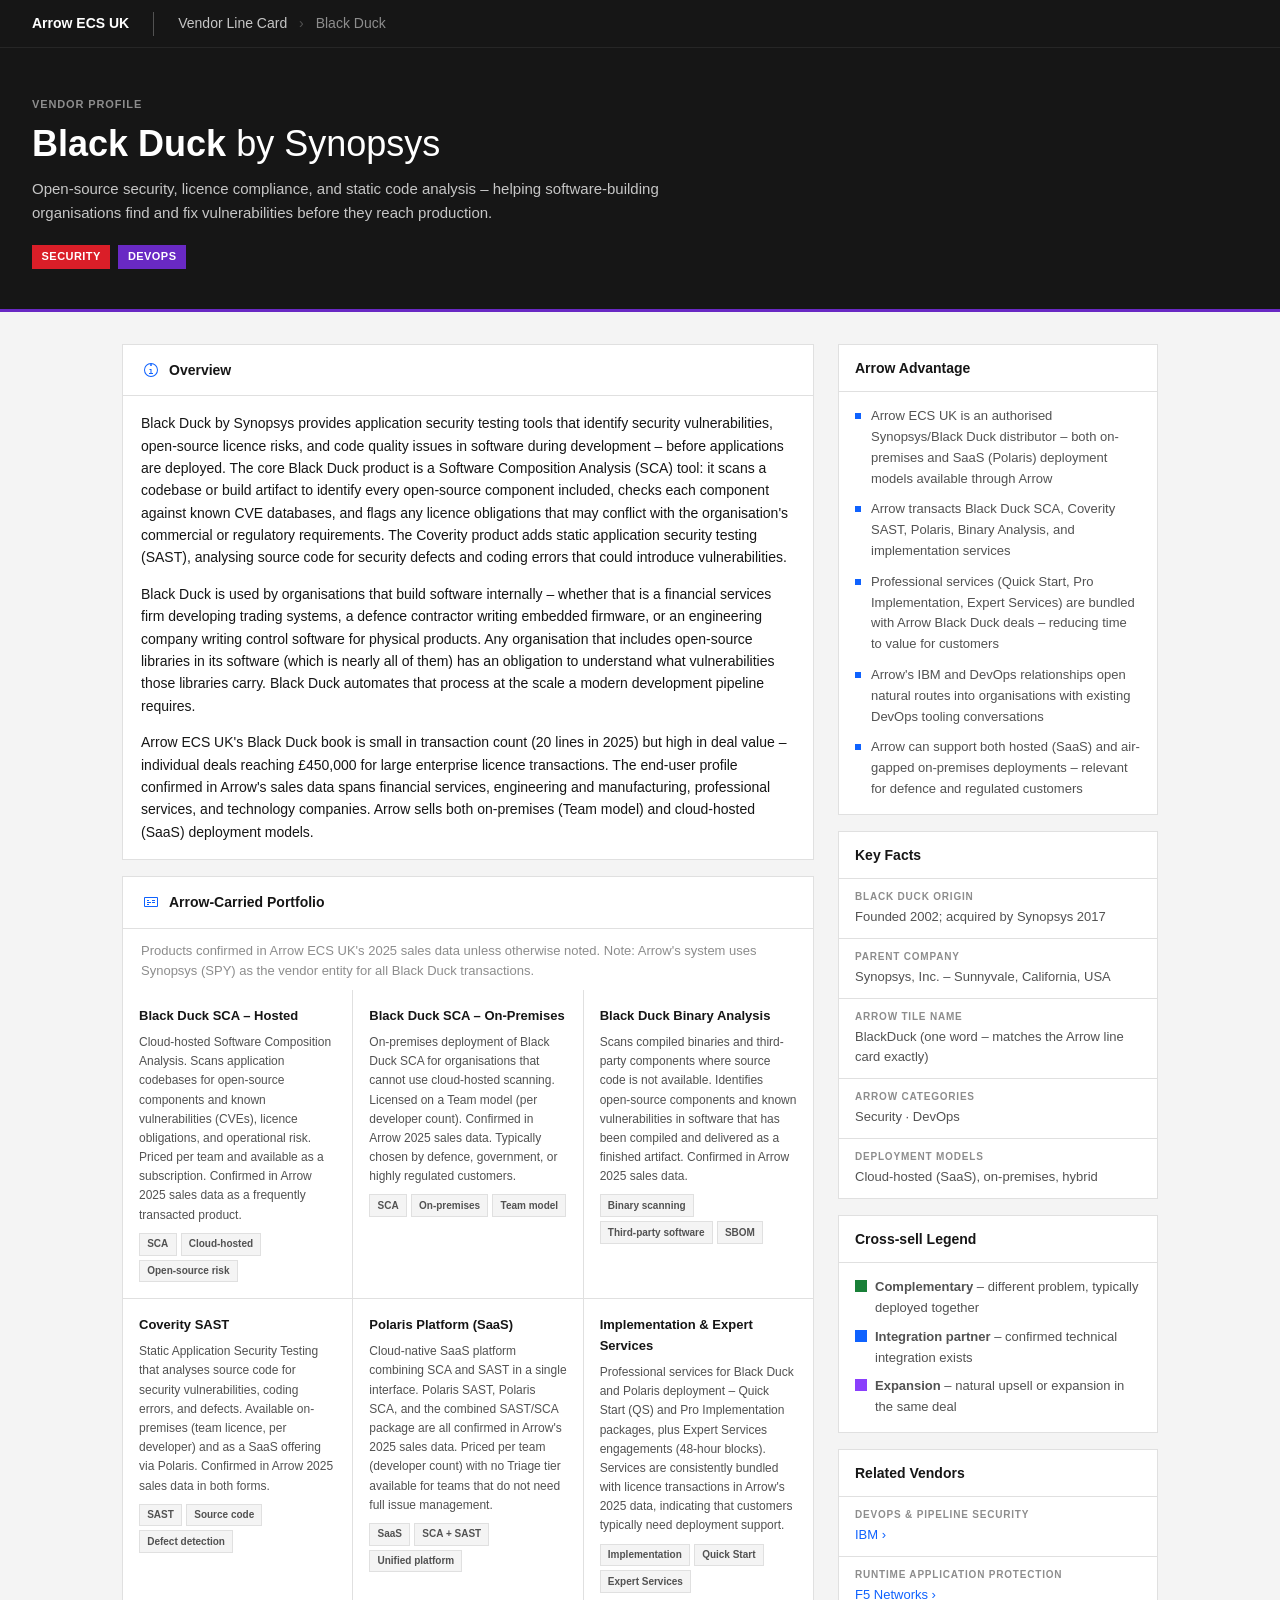
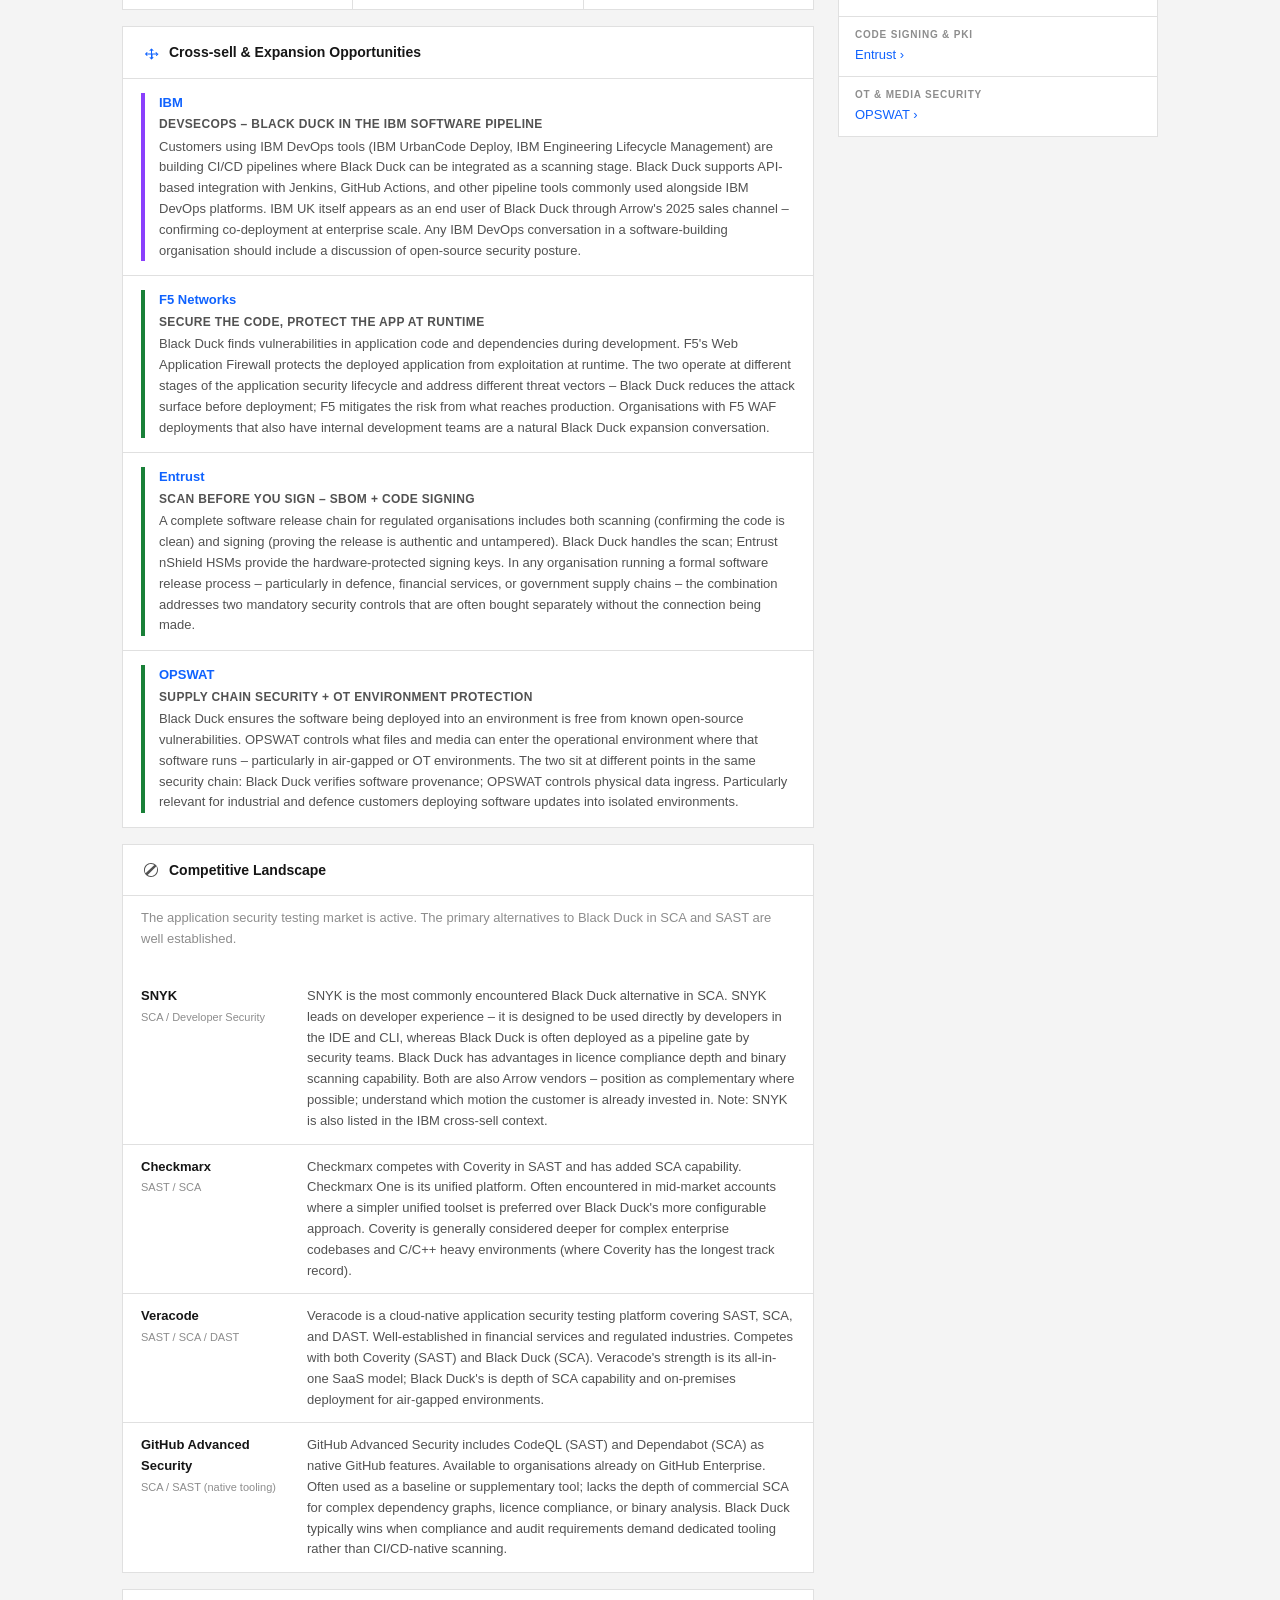
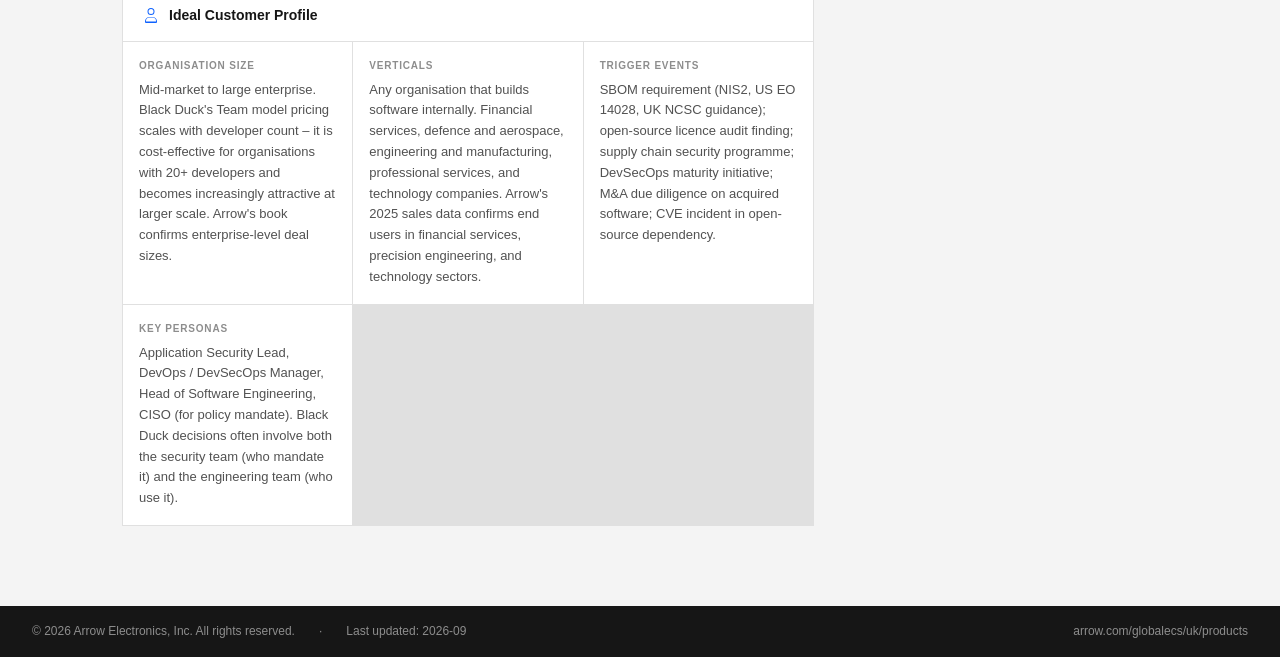
==== vendors/blackduck.html @ b80add86 "Intitial commit" ====
<!DOCTYPE html>
<html lang="en">
<head>
  <meta charset="UTF-8" />
  <meta name="viewport" content="width=device-width, initial-scale=1.0" />
  <title>Black Duck – Arrow ECS UK Vendor Profile</title>
  <style>
    :root {
      --blue-60: #0f62fe;
      --blue-70: #0043ce;
      --blue-10: #edf5ff;
      --blue-20: #d0e2ff;
      --gray-10: #f4f4f4;
      --gray-20: #e0e0e0;
      --gray-30: #c6c6c6;
      --gray-50: #8d8d8d;
      --gray-70: #525252;
      --gray-90: #262626;
      --gray-100: #161616;
      --white: #ffffff;
      --green-50: #198038;
      --green-10: #defbe6;
      --red-60: #da1e28;
      --red-10: #fff1f1;
      --yellow-20: #fdd13a;
      --yellow-10: #fdf6dd;
      --purple-60: #8a3ffc;
      --purple-10: #f6f2ff;
      --teal-50: #009d9a;
      --teal-10: #d9fbfb;

      --tag-dc:       #0f62fe;
      --tag-bi:       #8a3ffc;
      --tag-cloud:    #009d9a;
      --tag-mob:      #198038;
      --tag-sec:      #da1e28;
      --tag-net:      #ee5396;
      --tag-iot:      #ff832b;
      --tag-arrow:    #0043ce;
      --tag-devops:   #6929c4;
    }

    *, *::before, *::after { box-sizing: border-box; margin: 0; padding: 0; }

    body {
      font-family: 'IBM Plex Sans', 'Helvetica Neue', Arial, sans-serif;
      font-size: 14px;
      line-height: 1.6;
      background: var(--gray-10);
      color: var(--gray-100);
    }

    header {
      background: var(--gray-100);
      color: var(--white);
      padding: 0 2rem;
      display: flex;
      align-items: center;
      height: 48px;
      position: sticky;
      top: 0;
      z-index: 100;
      border-bottom: 1px solid var(--gray-90);
    }
    .logo { font-size: 14px; font-weight: 600; color: var(--white); text-decoration: none; margin-right: 1.5rem; }
    .divider { width: 1px; height: 24px; background: var(--gray-70); margin-right: 1.5rem; }
    .breadcrumb { font-size: 14px; color: var(--gray-50); }
    .breadcrumb a { color: var(--gray-30); text-decoration: none; }
    .breadcrumb a:hover { text-decoration: underline; }
    .breadcrumb span { margin: 0 0.5rem; color: var(--gray-70); }

    .hero {
      background: var(--gray-100);
      color: var(--white);
      padding: 3rem 2rem 2.5rem;
      border-bottom: 3px solid var(--tag-devops);
    }
    .hero-inner { max-width: 900px; }
    .vendor-label { font-size: 11px; font-weight: 600; letter-spacing: 0.08em; text-transform: uppercase; color: var(--gray-50); margin-bottom: 0.5rem; }
    .hero h1 { font-size: 2.25rem; font-weight: 300; line-height: 1.2; margin-bottom: 0.75rem; }
    .hero h1 strong { font-weight: 600; }
    .tagline { font-size: 15px; color: var(--gray-30); max-width: 680px; margin-bottom: 1.25rem; }
    .hero-tags { display: flex; flex-wrap: wrap; gap: 0.5rem; }
    .hero-tag { font-size: 11px; font-weight: 600; letter-spacing: 0.04em; text-transform: uppercase; padding: 0.2rem 0.6rem; color: #fff; }

    .page-body {
      max-width: 1100px; margin: 0 auto; padding: 2rem;
      display: grid; grid-template-columns: 1fr 320px; gap: 1.5rem; align-items: start;
    }
    @media (max-width: 800px) { .page-body { grid-template-columns: 1fr; } }

    .section { background: var(--white); border: 1px solid var(--gray-20); margin-bottom: 1rem; }
    .section-header { padding: 0.875rem 1.125rem; border-bottom: 1px solid var(--gray-20); display: flex; align-items: center; gap: 0.5rem; }
    .section-header h2 { font-size: 14px; font-weight: 600; }
    .section-icon { display: flex; align-items: center; justify-content: center; width: 20px; height: 20px; flex-shrink: 0; }
    .section-body { padding: 1rem 1.125rem; }
    .section-body p { margin-bottom: 0.875rem; }
    .section-body p:last-child { margin-bottom: 0; }

    .product-grid { display: grid; grid-template-columns: repeat(auto-fill, minmax(220px, 1fr)); gap: 1px; background: var(--gray-20); }
    .product-card { background: var(--white); padding: 1rem; }
    .product-card-name { font-size: 13px; font-weight: 600; margin-bottom: 0.375rem; }
    .product-card-desc { font-size: 12px; color: var(--gray-70); margin-bottom: 0.5rem; }
    .product-card-tags { display: flex; flex-wrap: wrap; gap: 0.25rem; }
    .mini-tag { font-size: 10px; font-weight: 600; background: var(--gray-10); color: var(--gray-70); padding: 0.15rem 0.45rem; border: 1px solid var(--gray-20); }

    .crosssell-list { }
    .crosssell-item { display: grid; grid-template-columns: auto 1fr; grid-template-rows: auto auto auto; column-gap: 0.875rem; row-gap: 0.125rem; padding: 0.875rem 1.125rem; border-bottom: 1px solid var(--gray-20); }
    .crosssell-item:last-child { border-bottom: none; }
    .crosssell-badge { grid-row: 1 / 4; width: 4px; border-radius: 0; align-self: stretch; }
    .badge-complement { background: var(--green-50); }
    .badge-partner    { background: var(--blue-60); }
    .badge-expand     { background: var(--purple-60); }
    .crosssell-vendor { font-size: 13px; font-weight: 600; color: var(--blue-60); text-decoration: none; }
    .crosssell-vendor:hover { text-decoration: underline; }
    .crosssell-play { font-size: 12px; font-weight: 600; color: var(--gray-70); text-transform: uppercase; letter-spacing: 0.03em; }
    .crosssell-why { font-size: 13px; color: var(--gray-70); }

    .competitor-list { }
    .competitor-item { display: grid; grid-template-columns: 150px 1fr; gap: 1rem; padding: 0.75rem 1.125rem; border-bottom: 1px solid var(--gray-20); }
    .competitor-item:last-child { border-bottom: none; }
    @media (max-width: 600px) { .competitor-item { grid-template-columns: 1fr; } }
    .competitor-name { font-size: 13px; font-weight: 600; }
    .competitor-space { font-size: 11px; color: var(--gray-50); margin-top: 0.125rem; }
    .competitor-note { font-size: 13px; color: var(--gray-70); }

    .icp-grid { display: grid; grid-template-columns: repeat(auto-fill, minmax(180px, 1fr)); gap: 1px; background: var(--gray-20); }
    .icp-card { background: var(--white); padding: 1rem; }
    .icp-label { font-size: 10px; font-weight: 600; text-transform: uppercase; letter-spacing: 0.08em; color: var(--gray-50); margin-bottom: 0.375rem; }
    .icp-value { font-size: 13px; color: var(--gray-70); }

    .sidebar-col { }
    .sidebar-card { background: var(--white); border: 1px solid var(--gray-20); margin-bottom: 1rem; }
    .sidebar-card .section-header { padding: 0.75rem 1rem; }
    .sidebar-card .section-body { padding: 0.875rem 1rem; }

    .arrow-advantage-list { list-style: none; display: flex; flex-direction: column; gap: 0.625rem; }
    .arrow-advantage-list li { font-size: 13px; color: var(--gray-70); padding-left: 1rem; position: relative; }
    .arrow-advantage-list li::before { content: ''; position: absolute; left: 0; top: 0.55em; width: 6px; height: 6px; background: var(--blue-60); }

    .key-facts { }
    .key-fact { padding: 0.625rem 1rem; border-bottom: 1px solid var(--gray-20); }
    .key-fact:last-child { border-bottom: none; }
    .key-fact-label { font-size: 10px; font-weight: 600; text-transform: uppercase; letter-spacing: 0.08em; color: var(--gray-50); }
    .key-fact-value { font-size: 13px; color: var(--gray-70); margin-top: 0.125rem; }

    .legend { display: flex; flex-direction: column; gap: 0.5rem; }
    .legend-item { display: flex; align-items: flex-start; gap: 0.5rem; font-size: 13px; color: var(--gray-70); }
    .legend-swatch { width: 12px; height: 12px; flex-shrink: 0; margin-top: 3px; }

    footer {
      background: var(--gray-100); color: var(--gray-50); padding: 1rem 2rem; font-size: 12px;
      display: flex; align-items: center; gap: 0.5rem; margin-top: 2rem;
    }
    footer a { color: var(--gray-50); text-decoration: none; }
    footer a:hover { text-decoration: underline; }
  </style>
</head>
<body>

<header>
  <a class="logo" href="../index.html">Arrow ECS UK</a>
  <div class="divider"></div>
  <nav class="breadcrumb">
    <a href="../index.html">Vendor Line Card</a>
    <span>›</span>
    Black Duck
  </nav>
</header>

<div class="hero">
  <div class="hero-inner">
    <div class="vendor-label">Vendor Profile</div>
    <h1><strong>Black Duck</strong> <span style="font-weight:300;">by Synopsys</span></h1>
    <p class="tagline">Open-source security, licence compliance, and static code analysis – helping software-building organisations find and fix vulnerabilities before they reach production.</p>
    <div class="hero-tags">
      <span class="hero-tag" style="background:var(--tag-sec)">Security</span>
      <span class="hero-tag" style="background:var(--tag-devops)">DevOps</span>
    </div>
  </div>
</div>

<div class="page-body">
  <div class="main-col">

    <!-- Overview -->
    <div class="section">
      <div class="section-header">
        <div class="section-icon">
          <svg width="16" height="16" viewBox="0 0 32 32" fill="var(--blue-60)"><path d="M17 22v-8h-4v2h2v6h-3v2h8v-2h-3zm-1-18a2 2 0 1 0 2 2 2 2 0 0 0-2-2z"/><path d="M16 2A14 14 0 1 0 30 16 14.016 14.016 0 0 0 16 2zm0 26A12 12 0 1 1 28 16 12.014 12.014 0 0 1 16 28z"/></svg>
        </div>
        <h2>Overview</h2>
      </div>
      <div class="section-body">
        <p>Black Duck by Synopsys provides application security testing tools that identify security vulnerabilities, open-source licence risks, and code quality issues in software during development – before applications are deployed. The core Black Duck product is a Software Composition Analysis (SCA) tool: it scans a codebase or build artifact to identify every open-source component included, checks each component against known CVE databases, and flags any licence obligations that may conflict with the organisation's commercial or regulatory requirements. The Coverity product adds static application security testing (SAST), analysing source code for security defects and coding errors that could introduce vulnerabilities.</p>
        <p>Black Duck is used by organisations that build software internally – whether that is a financial services firm developing trading systems, a defence contractor writing embedded firmware, or an engineering company writing control software for physical products. Any organisation that includes open-source libraries in its software (which is nearly all of them) has an obligation to understand what vulnerabilities those libraries carry. Black Duck automates that process at the scale a modern development pipeline requires.</p>
        <p>Arrow ECS UK's Black Duck book is small in transaction count (20 lines in 2025) but high in deal value – individual deals reaching £450,000 for large enterprise licence transactions. The end-user profile confirmed in Arrow's sales data spans financial services, engineering and manufacturing, professional services, and technology companies. Arrow sells both on-premises (Team model) and cloud-hosted (SaaS) deployment models.</p>
      </div>
    </div>

    <!-- Portfolio -->
    <div class="section">
      <div class="section-header">
        <div class="section-icon">
          <svg width="16" height="16" viewBox="0 0 32 32" fill="var(--blue-60)"><path d="M28 6H4a2 2 0 0 0-2 2v16a2 2 0 0 0 2 2h24a2 2 0 0 0 2-2V8a2 2 0 0 0-2-2zm0 18H4V8h24z"/><path d="M8 12h4v2H8zm0 4h8v2H8zm0 4h4v2H8zm10-8h6v2h-6zm0 4h6v2h-6z"/></svg>
        </div>
        <h2>Arrow-Carried Portfolio</h2>
      </div>
      <div class="section-body" style="padding:0.75rem 1.125rem 0.5rem;">
        <p style="font-size:13px; color:var(--gray-50);">Products confirmed in Arrow ECS UK's 2025 sales data unless otherwise noted. Note: Arrow's system uses Synopsys (SPY) as the vendor entity for all Black Duck transactions.</p>
      </div>
      <div class="product-grid">

        <div class="product-card">
          <div class="product-card-name">Black Duck SCA – Hosted</div>
          <div class="product-card-desc">Cloud-hosted Software Composition Analysis. Scans application codebases for open-source components and known vulnerabilities (CVEs), licence obligations, and operational risk. Priced per team and available as a subscription. Confirmed in Arrow 2025 sales data as a frequently transacted product.</div>
          <div class="product-card-tags">
            <span class="mini-tag">SCA</span>
            <span class="mini-tag">Cloud-hosted</span>
            <span class="mini-tag">Open-source risk</span>
          </div>
        </div>

        <div class="product-card">
          <div class="product-card-name">Black Duck SCA – On-Premises</div>
          <div class="product-card-desc">On-premises deployment of Black Duck SCA for organisations that cannot use cloud-hosted scanning. Licensed on a Team model (per developer count). Confirmed in Arrow 2025 sales data. Typically chosen by defence, government, or highly regulated customers.</div>
          <div class="product-card-tags">
            <span class="mini-tag">SCA</span>
            <span class="mini-tag">On-premises</span>
            <span class="mini-tag">Team model</span>
          </div>
        </div>

        <div class="product-card">
          <div class="product-card-name">Black Duck Binary Analysis</div>
          <div class="product-card-desc">Scans compiled binaries and third-party components where source code is not available. Identifies open-source components and known vulnerabilities in software that has been compiled and delivered as a finished artifact. Confirmed in Arrow 2025 sales data.</div>
          <div class="product-card-tags">
            <span class="mini-tag">Binary scanning</span>
            <span class="mini-tag">Third-party software</span>
            <span class="mini-tag">SBOM</span>
          </div>
        </div>

        <div class="product-card">
          <div class="product-card-name">Coverity SAST</div>
          <div class="product-card-desc">Static Application Security Testing that analyses source code for security vulnerabilities, coding errors, and defects. Available on-premises (team licence, per developer) and as a SaaS offering via Polaris. Confirmed in Arrow 2025 sales data in both forms.</div>
          <div class="product-card-tags">
            <span class="mini-tag">SAST</span>
            <span class="mini-tag">Source code</span>
            <span class="mini-tag">Defect detection</span>
          </div>
        </div>

        <div class="product-card">
          <div class="product-card-name">Polaris Platform (SaaS)</div>
          <div class="product-card-desc">Cloud-native SaaS platform combining SCA and SAST in a single interface. Polaris SAST, Polaris SCA, and the combined SAST/SCA package are all confirmed in Arrow's 2025 sales data. Priced per team (developer count) with no Triage tier available for teams that do not need full issue management.</div>
          <div class="product-card-tags">
            <span class="mini-tag">SaaS</span>
            <span class="mini-tag">SCA + SAST</span>
            <span class="mini-tag">Unified platform</span>
          </div>
        </div>

        <div class="product-card">
          <div class="product-card-name">Implementation &amp; Expert Services</div>
          <div class="product-card-desc">Professional services for Black Duck and Polaris deployment – Quick Start (QS) and Pro Implementation packages, plus Expert Services engagements (48-hour blocks). Services are consistently bundled with licence transactions in Arrow's 2025 data, indicating that customers typically need deployment support.</div>
          <div class="product-card-tags">
            <span class="mini-tag">Implementation</span>
            <span class="mini-tag">Quick Start</span>
            <span class="mini-tag">Expert Services</span>
          </div>
        </div>

      </div>
    </div>

    <!-- Cross-sell -->
    <div class="section">
      <div class="section-header">
        <div class="section-icon">
          <svg width="16" height="16" viewBox="0 0 32 32" fill="var(--blue-60)"><path d="M29.707 19.293l-3-3a1 1 0 0 0-1.414 1.414L26.586 19H18v-6.586l1.293 1.293a1 1 0 0 0 1.414-1.414l-3-3a1 1 0 0 0-1.414 0l-3 3a1 1 0 1 0 1.414 1.414L16 12.414V19H7.414l1.293-1.293a1 1 0 1 0-1.414-1.414l-3 3a1 1 0 0 0 0 1.414l3 3a1 1 0 0 0 1.414-1.414L7.414 21H16v6.586l-1.293-1.293a1 1 0 0 0-1.414 1.414l3 3a1 1 0 0 0 1.414 0l3-3a1 1 0 0 0-1.414-1.414L19 27.586V21h8.586l-1.293 1.293a1 1 0 0 0 1.414 1.414l3-3a1 1 0 0 0 0-1.414z"/></svg>
        </div>
        <h2>Cross-sell &amp; Expansion Opportunities</h2>
      </div>
      <div class="section-body" style="padding:0">
        <div class="crosssell-list">

          <!-- EVIDENCE: Complementary – validated conceptually. IBM DevOps tools (UrbanCode) and IBM Cloud environments are common in enterprise customers; Black Duck integrates with CI/CD pipelines including those using IBM tooling. IBM UK appears as a Black Duck end user in Arrow's 2025 sales data. -->
          <div class="crosssell-item">
            <div class="crosssell-badge badge-expand"></div>
            <a class="crosssell-vendor" href="ibm.html">IBM</a>
            <div class="crosssell-play">DevSecOps – Black Duck in the IBM Software Pipeline</div>
            <div class="crosssell-why">Customers using IBM DevOps tools (IBM UrbanCode Deploy, IBM Engineering Lifecycle Management) are building CI/CD pipelines where Black Duck can be integrated as a scanning stage. Black Duck supports API-based integration with Jenkins, GitHub Actions, and other pipeline tools commonly used alongside IBM DevOps platforms. IBM UK itself appears as an end user of Black Duck through Arrow's 2025 sales channel – confirming co-deployment at enterprise scale. Any IBM DevOps conversation in a software-building organisation should include a discussion of open-source security posture.</div>
          </div>

          <!-- EVIDENCE: Complementary – validated conceptually. Black Duck scans code in the SDLC; F5 WAF protects the deployed application at runtime. Different lifecycle stages, common in the same environment. -->
          <div class="crosssell-item">
            <div class="crosssell-badge badge-complement"></div>
            <a class="crosssell-vendor" href="f5.html">F5 Networks</a>
            <div class="crosssell-play">Secure the Code, Protect the App at Runtime</div>
            <div class="crosssell-why">Black Duck finds vulnerabilities in application code and dependencies during development. F5's Web Application Firewall protects the deployed application from exploitation at runtime. The two operate at different stages of the application security lifecycle and address different threat vectors – Black Duck reduces the attack surface before deployment; F5 mitigates the risk from what reaches production. Organisations with F5 WAF deployments that also have internal development teams are a natural Black Duck expansion conversation.</div>
          </div>

          <!-- EVIDENCE: Complementary – validated conceptually. Entrust nShield HSMs protect code signing keys; Black Duck validates the code before it is signed. Common DevSecOps pipeline pattern for regulated software releases. -->
          <div class="crosssell-item">
            <div class="crosssell-badge badge-complement"></div>
            <a class="crosssell-vendor" href="entrust.html">Entrust</a>
            <div class="crosssell-play">Scan Before You Sign – SBOM + Code Signing</div>
            <div class="crosssell-why">A complete software release chain for regulated organisations includes both scanning (confirming the code is clean) and signing (proving the release is authentic and untampered). Black Duck handles the scan; Entrust nShield HSMs provide the hardware-protected signing keys. In any organisation running a formal software release process – particularly in defence, financial services, or government supply chains – the combination addresses two mandatory security controls that are often bought separately without the connection being made.</div>
          </div>

          <!-- EVIDENCE: Complementary – validated conceptually. Black Duck secures the software supply chain; OPSWAT secures the media ingress point for that software in OT/CNI environments. -->
          <div class="crosssell-item">
            <div class="crosssell-badge badge-complement"></div>
            <a class="crosssell-vendor" href="opswat.html">OPSWAT</a>
            <div class="crosssell-play">Supply Chain Security + OT Environment Protection</div>
            <div class="crosssell-why">Black Duck ensures the software being deployed into an environment is free from known open-source vulnerabilities. OPSWAT controls what files and media can enter the operational environment where that software runs – particularly in air-gapped or OT environments. The two sit at different points in the same security chain: Black Duck verifies software provenance; OPSWAT controls physical data ingress. Particularly relevant for industrial and defence customers deploying software updates into isolated environments.</div>
          </div>

        </div>
      </div>
    </div>

    <!-- Competitors -->
    <div class="section">
      <div class="section-header">
        <div class="section-icon">
          <svg width="16" height="16" viewBox="0 0 32 32" fill="var(--gray-70)"><path d="M16 2C8.268 2 2 8.268 2 16s6.268 14 14 14 14-6.268 14-14S23.732 2 16 2zm0 2c2.495 0 4.813.768 6.734 2.079L5.08 22.734A11.943 11.943 0 0 1 4 16C4 9.373 9.373 4 16 4zm0 24c-2.495 0-4.813-.768-6.734-2.079l17.655-17.655A11.943 11.943 0 0 1 28 16c0 6.627-5.373 12-12 12z"/></svg>
        </div>
        <h2>Competitive Landscape</h2>
      </div>
      <div class="section-body" style="padding:0.75rem 1.125rem 0.5rem;">
        <p style="font-size:13px; color:var(--gray-50); margin-bottom:1rem;">The application security testing market is active. The primary alternatives to Black Duck in SCA and SAST are well established.</p>
      </div>
      <div class="competitor-list">

        <div class="competitor-item">
          <div>
            <div class="competitor-name">SNYK</div>
            <div class="competitor-space">SCA / Developer Security</div>
          </div>
          <div class="competitor-note">SNYK is the most commonly encountered Black Duck alternative in SCA. SNYK leads on developer experience – it is designed to be used directly by developers in the IDE and CLI, whereas Black Duck is often deployed as a pipeline gate by security teams. Black Duck has advantages in licence compliance depth and binary scanning capability. Both are also Arrow vendors – position as complementary where possible; understand which motion the customer is already invested in. Note: SNYK is also listed in the IBM cross-sell context.</div>
        </div>

        <div class="competitor-item">
          <div>
            <div class="competitor-name">Checkmarx</div>
            <div class="competitor-space">SAST / SCA</div>
          </div>
          <div class="competitor-note">Checkmarx competes with Coverity in SAST and has added SCA capability. Checkmarx One is its unified platform. Often encountered in mid-market accounts where a simpler unified toolset is preferred over Black Duck's more configurable approach. Coverity is generally considered deeper for complex enterprise codebases and C/C++ heavy environments (where Coverity has the longest track record).</div>
        </div>

        <div class="competitor-item">
          <div>
            <div class="competitor-name">Veracode</div>
            <div class="competitor-space">SAST / SCA / DAST</div>
          </div>
          <div class="competitor-note">Veracode is a cloud-native application security testing platform covering SAST, SCA, and DAST. Well-established in financial services and regulated industries. Competes with both Coverity (SAST) and Black Duck (SCA). Veracode's strength is its all-in-one SaaS model; Black Duck's is depth of SCA capability and on-premises deployment for air-gapped environments.</div>
        </div>

        <div class="competitor-item">
          <div>
            <div class="competitor-name">GitHub Advanced Security</div>
            <div class="competitor-space">SCA / SAST (native tooling)</div>
          </div>
          <div class="competitor-note">GitHub Advanced Security includes CodeQL (SAST) and Dependabot (SCA) as native GitHub features. Available to organisations already on GitHub Enterprise. Often used as a baseline or supplementary tool; lacks the depth of commercial SCA for complex dependency graphs, licence compliance, or binary analysis. Black Duck typically wins when compliance and audit requirements demand dedicated tooling rather than CI/CD-native scanning.</div>
        </div>

      </div>
    </div>

    <!-- ICP -->
    <div class="section">
      <div class="section-header">
        <div class="section-icon">
          <svg width="16" height="16" viewBox="0 0 32 32" fill="var(--blue-60)"><path d="M16 16a7 7 0 1 0-7-7 7 7 0 0 0 7 7zm0-12a5 5 0 1 1-5 5 5 5 0 0 1 5-5zm10 28H6a2 2 0 0 1-2-2v-1a9 9 0 0 1 9-9h6a9 9 0 0 1 9 9v1a2 2 0 0 1-2 2zm-20-3h20v-1a7 7 0 0 0-7-7h-6a7 7 0 0 0-7 7z"/></svg>
        </div>
        <h2>Ideal Customer Profile</h2>
      </div>
      <div class="section-body" style="padding:0">
        <div class="icp-grid">
          <div class="icp-card">
            <div class="icp-label">Organisation Size</div>
            <div class="icp-value">Mid-market to large enterprise. Black Duck's Team model pricing scales with developer count – it is cost-effective for organisations with 20+ developers and becomes increasingly attractive at larger scale. Arrow's book confirms enterprise-level deal sizes.</div>
          </div>
          <div class="icp-card">
            <div class="icp-label">Verticals</div>
            <div class="icp-value">Any organisation that builds software internally. Financial services, defence and aerospace, engineering and manufacturing, professional services, and technology companies. Arrow's 2025 sales data confirms end users in financial services, precision engineering, and technology sectors.</div>
          </div>
          <div class="icp-card">
            <div class="icp-label">Trigger Events</div>
            <div class="icp-value">SBOM requirement (NIS2, US EO 14028, UK NCSC guidance); open-source licence audit finding; supply chain security programme; DevSecOps maturity initiative; M&amp;A due diligence on acquired software; CVE incident in open-source dependency.</div>
          </div>
          <div class="icp-card">
            <div class="icp-label">Key Personas</div>
            <div class="icp-value">Application Security Lead, DevOps / DevSecOps Manager, Head of Software Engineering, CISO (for policy mandate). Black Duck decisions often involve both the security team (who mandate it) and the engineering team (who use it).</div>
          </div>
        </div>
      </div>
    </div>

  </div><!-- /main-col -->

  <!-- SIDEBAR -->
  <div class="sidebar-col">

    <div class="sidebar-card">
      <div class="section-header">
        <h2>Arrow Advantage</h2>
      </div>
      <div class="section-body">
        <ul class="arrow-advantage-list">
          <li>Arrow ECS UK is an authorised Synopsys/Black Duck distributor – both on-premises and SaaS (Polaris) deployment models available through Arrow</li>
          <li>Arrow transacts Black Duck SCA, Coverity SAST, Polaris, Binary Analysis, and implementation services</li>
          <li>Professional services (Quick Start, Pro Implementation, Expert Services) are bundled with Arrow Black Duck deals – reducing time to value for customers</li>
          <li>Arrow's IBM and DevOps relationships open natural routes into organisations with existing DevOps tooling conversations</li>
          <li>Arrow can support both hosted (SaaS) and air-gapped on-premises deployments – relevant for defence and regulated customers</li>
        </ul>
      </div>
    </div>

    <div class="sidebar-card">
      <div class="section-header">
        <h2>Key Facts</h2>
      </div>
      <div class="section-body" style="padding:0">
        <div class="key-facts">
          <div class="key-fact">
            <div class="key-fact-label">Black Duck origin</div>
            <div class="key-fact-value">Founded 2002; acquired by Synopsys 2017</div>
          </div>
          <div class="key-fact">
            <div class="key-fact-label">Parent company</div>
            <div class="key-fact-value">Synopsys, Inc. – Sunnyvale, California, USA</div>
          </div>
          <div class="key-fact">
            <div class="key-fact-label">Arrow tile name</div>
            <div class="key-fact-value">BlackDuck (one word – matches the Arrow line card exactly)</div>
          </div>
          <div class="key-fact">
            <div class="key-fact-label">Arrow Categories</div>
            <div class="key-fact-value">Security · DevOps</div>
          </div>
          <div class="key-fact">
            <div class="key-fact-label">Deployment models</div>
            <div class="key-fact-value">Cloud-hosted (SaaS), on-premises, hybrid</div>
          </div>
        </div>
      </div>
    </div>

    <div class="sidebar-card">
      <div class="section-header">
        <h2>Cross-sell Legend</h2>
      </div>
      <div class="section-body">
        <div class="legend">
          <div class="legend-item">
            <div class="legend-swatch" style="background:var(--green-50)"></div>
            <span><strong>Complementary</strong> – different problem, typically deployed together</span>
          </div>
          <div class="legend-item">
            <div class="legend-swatch" style="background:var(--blue-60)"></div>
            <span><strong>Integration partner</strong> – confirmed technical integration exists</span>
          </div>
          <div class="legend-item">
            <div class="legend-swatch" style="background:var(--purple-60)"></div>
            <span><strong>Expansion</strong> – natural upsell or expansion in the same deal</span>
          </div>
        </div>
      </div>
    </div>

    <div class="sidebar-card">
      <div class="section-header">
        <h2>Related Vendors</h2>
      </div>
      <div class="section-body" style="padding:0">
        <div class="key-facts">
          <div class="key-fact" style="cursor:pointer;" onclick="window.open('ibm.html','_blank')">
            <div class="key-fact-label">DevOps &amp; Pipeline Security</div>
            <div class="key-fact-value" style="color:var(--blue-60)">IBM &rsaquo;</div>
          </div>
          <div class="key-fact" style="cursor:pointer;" onclick="window.open('f5.html','_blank')">
            <div class="key-fact-label">Runtime Application Protection</div>
            <div class="key-fact-value" style="color:var(--blue-60)">F5 Networks &rsaquo;</div>
          </div>
          <div class="key-fact" style="cursor:pointer;" onclick="window.open('entrust.html','_blank')">
            <div class="key-fact-label">Code Signing &amp; PKI</div>
            <div class="key-fact-value" style="color:var(--blue-60)">Entrust &rsaquo;</div>
          </div>
          <div class="key-fact" style="cursor:pointer;" onclick="window.open('opswat.html','_blank')">
            <div class="key-fact-label">OT &amp; Media Security</div>
            <div class="key-fact-value" style="color:var(--blue-60)">OPSWAT &rsaquo;</div>
          </div>
        </div>
      </div>
    </div>

  </div><!-- /sidebar -->

</div><!-- /page-body -->

<footer>
  <span>© 2026 Arrow Electronics, Inc. All rights reserved.</span>
  <span style="color:var(--gray-50); margin: 0 1rem;">·</span>
  <span style="color:var(--gray-50)">Last updated: 2026-09</span>
  <a href="https://www.arrow.com/globalecs/uk/products/" style="margin-left:auto;">arrow.com/globalecs/uk/products</a>
</footer>

</body>
</html>
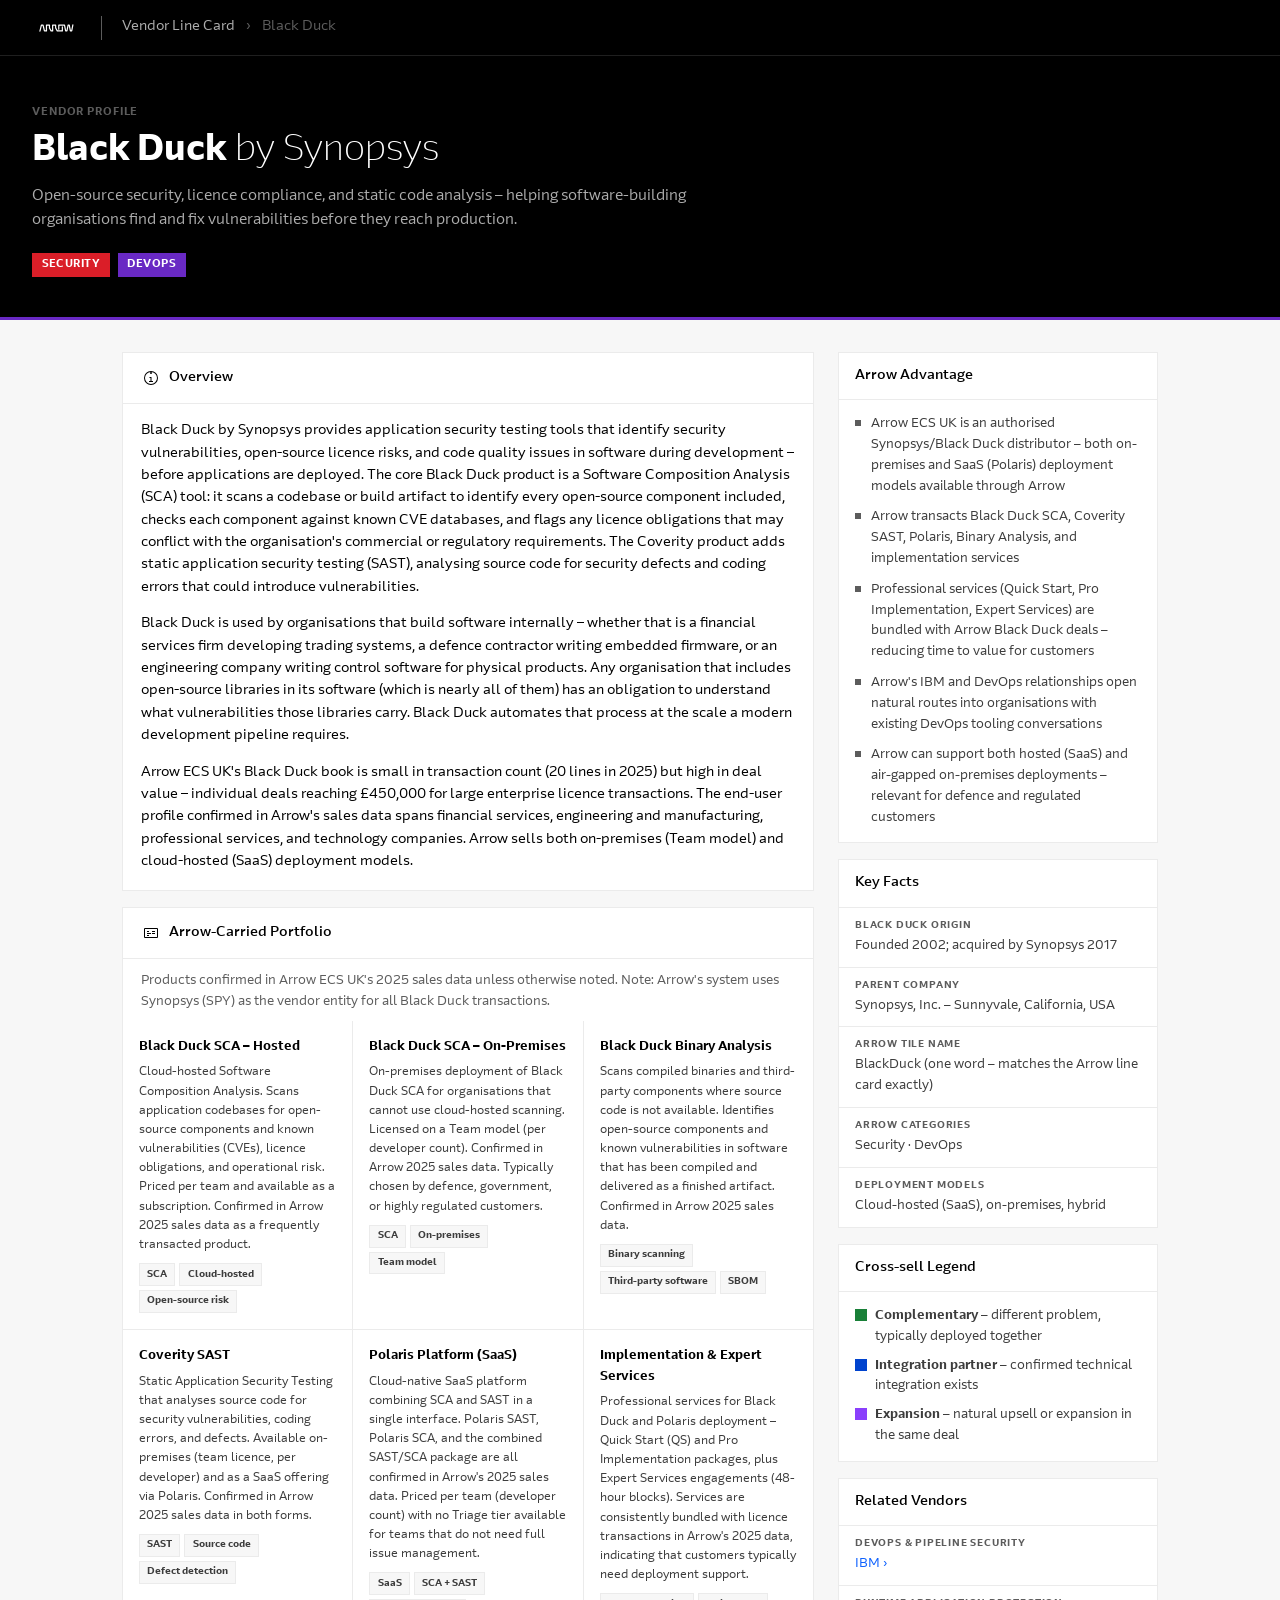
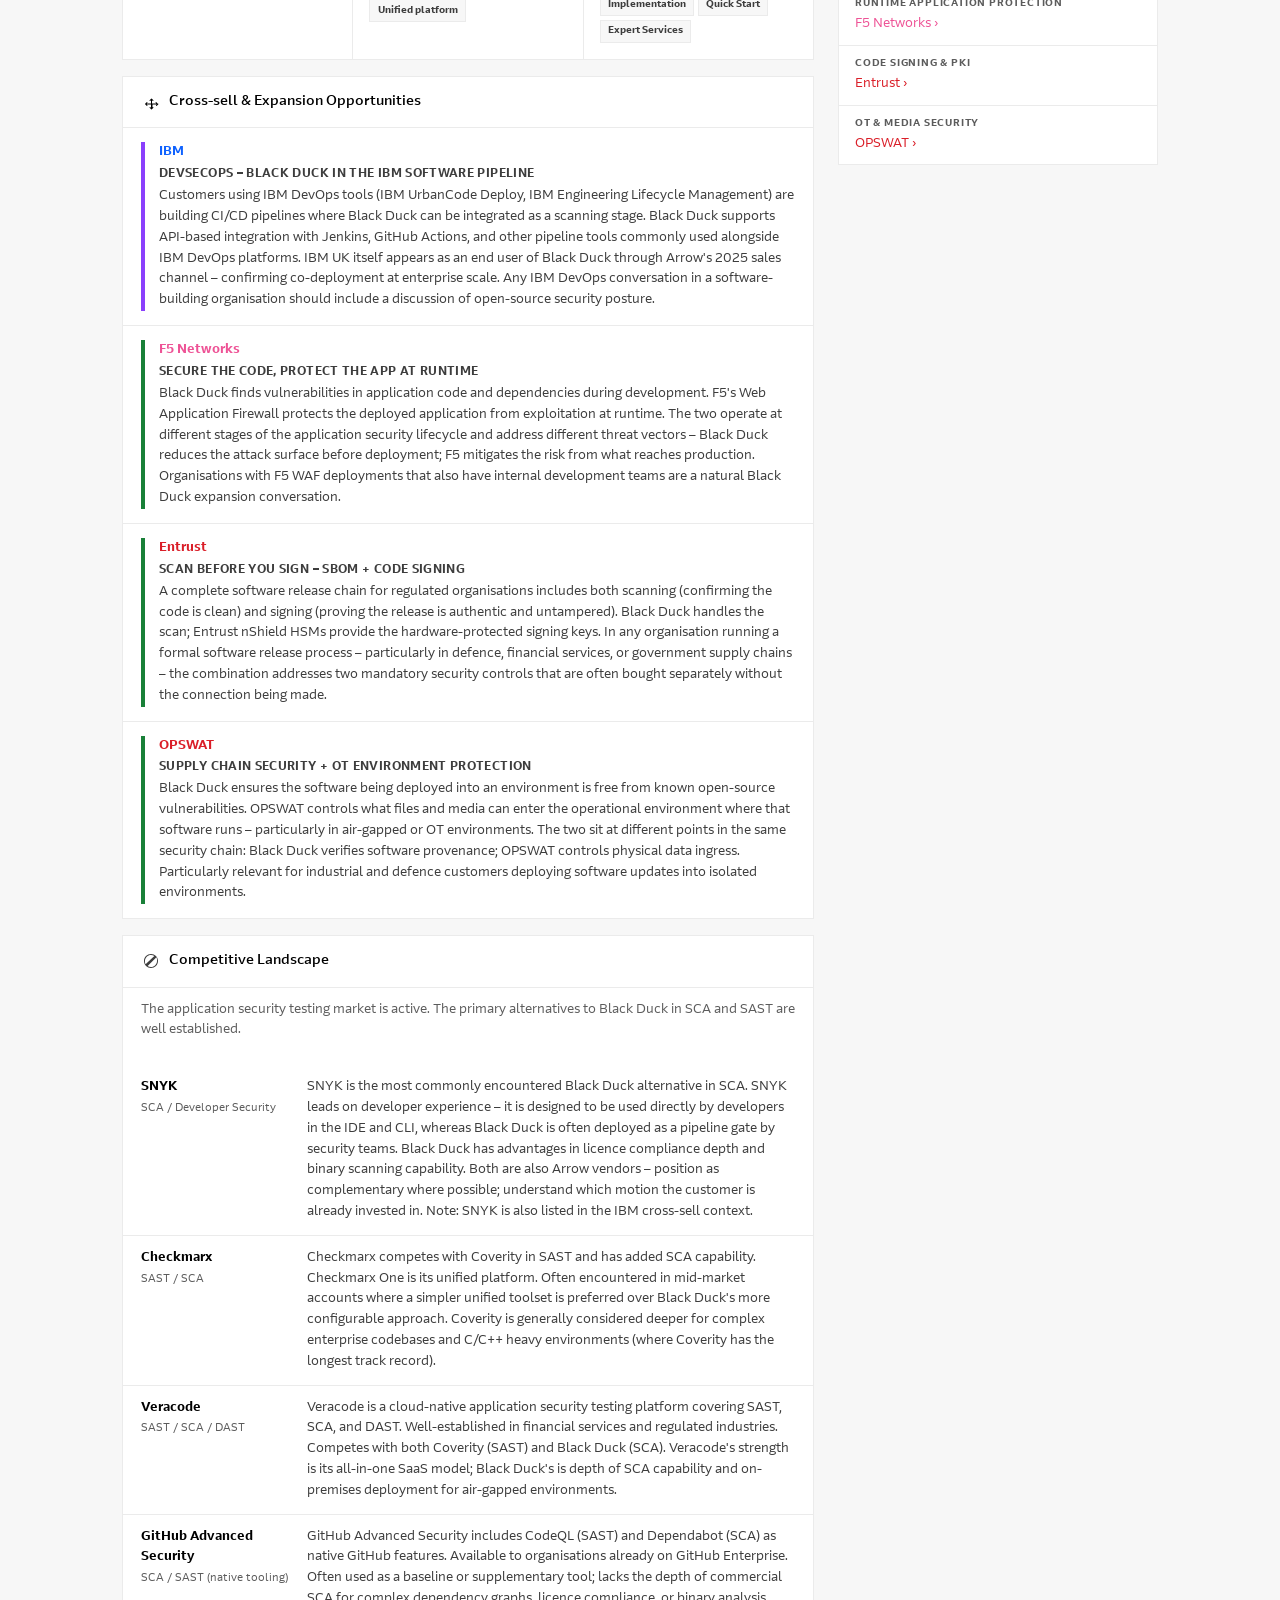
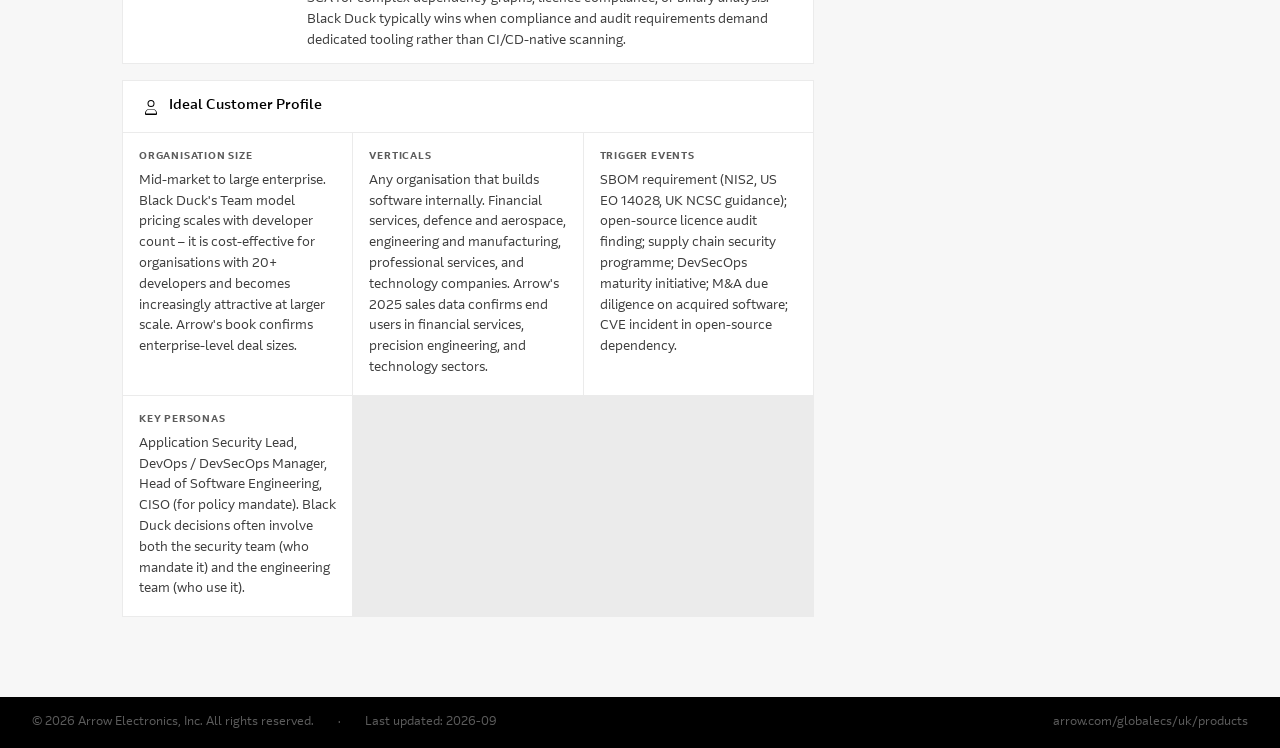
==== commit 1c535a0d: "Rebrand to Arrow design system — replace IBM Carbon with Arrow tokens - Add Arrow font assets (Arrow" ====
--- a/vendors/blackduck.html
+++ b/vendors/blackduck.html
@@ -1,34 +1,13 @@
-<!DOCTYPE html>
+﻿<!DOCTYPE html>
 <html lang="en">
 <head>
   <meta charset="UTF-8" />
   <meta name="viewport" content="width=device-width, initial-scale=1.0" />
   <title>Black Duck – Arrow ECS UK Vendor Profile</title>
+  <link rel="stylesheet" href="../assets/arrow-tokens.css" />
   <style>
+    /* ── Category tag colours (functional — retained as-is) ── */
     :root {
-      --blue-60: #0f62fe;
-      --blue-70: #0043ce;
-      --blue-10: #edf5ff;
-      --blue-20: #d0e2ff;
-      --gray-10: #f4f4f4;
-      --gray-20: #e0e0e0;
-      --gray-30: #c6c6c6;
-      --gray-50: #8d8d8d;
-      --gray-70: #525252;
-      --gray-90: #262626;
-      --gray-100: #161616;
-      --white: #ffffff;
-      --green-50: #198038;
-      --green-10: #defbe6;
-      --red-60: #da1e28;
-      --red-10: #fff1f1;
-      --yellow-20: #fdd13a;
-      --yellow-10: #fdf6dd;
-      --purple-60: #8a3ffc;
-      --purple-10: #f6f2ff;
-      --teal-50: #009d9a;
-      --teal-10: #d9fbfb;
-
       --tag-dc:       #0f62fe;
       --tag-bi:       #8a3ffc;
       --tag-cloud:    #009d9a;
@@ -38,48 +17,53 @@
       --tag-iot:      #ff832b;
       --tag-arrow:    #0043ce;
       --tag-devops:   #6929c4;
+      /* Cross-sell badge colours — functional indicators, retained */
+      --badge-complement: #198038;
+      --badge-partner:    #0043ce;
+      --badge-expand:     #8a3ffc;
     }
 
     *, *::before, *::after { box-sizing: border-box; margin: 0; padding: 0; }
 
     body {
-      font-family: 'IBM Plex Sans', 'Helvetica Neue', Arial, sans-serif;
+      font-family: var(--arrow-font-text);
       font-size: 14px;
       line-height: 1.6;
-      background: var(--gray-10);
-      color: var(--gray-100);
+      background: var(--arrow-color-bg-secondary);
+      color: var(--arrow-color-text-primary);
     }
 
     header {
-      background: var(--gray-100);
-      color: var(--white);
+      background: var(--arrow-color-bg-inverse);
+      color: var(--arrow-color-text-inverse);
       padding: 0 2rem;
       display: flex;
       align-items: center;
-      height: 48px;
+      height: 56px;
       position: sticky;
       top: 0;
-      z-index: 100;
-      border-bottom: 1px solid var(--gray-90);
+      z-index: var(--arrow-z-sticky);
+      border-bottom: 1px solid var(--arrow-color-neutral-800);
     }
-    .logo { font-size: 14px; font-weight: 600; color: var(--white); text-decoration: none; margin-right: 1.5rem; }
-    .divider { width: 1px; height: 24px; background: var(--gray-70); margin-right: 1.5rem; }
-    .breadcrumb { font-size: 14px; color: var(--gray-50); }
-    .breadcrumb a { color: var(--gray-30); text-decoration: none; }
+    .logo { font-size: 14px; font-weight: 600; color: var(--arrow-color-text-inverse); text-decoration: none; margin-right: 1.5rem; }
+    .divider { width: 1px; height: 24px; background: var(--arrow-color-neutral-600); margin: 0 1.25rem; }
+    .breadcrumb { font-size: 14px; color: var(--arrow-color-text-tertiary); }
+    .breadcrumb a { color: var(--arrow-color-neutral-400); text-decoration: none; }
     .breadcrumb a:hover { text-decoration: underline; }
-    .breadcrumb span { margin: 0 0.5rem; color: var(--gray-70); }
+    .breadcrumb span { margin: 0 0.5rem; color: var(--arrow-color-text-tertiary); }
+    .header-logo { display:flex; align-items:center; text-decoration:none; flex-shrink:0; }
 
     .hero {
-      background: var(--gray-100);
-      color: var(--white);
+      background: var(--arrow-color-bg-inverse);
+      color: var(--arrow-color-text-inverse);
       padding: 3rem 2rem 2.5rem;
       border-bottom: 3px solid var(--tag-devops);
     }
     .hero-inner { max-width: 900px; }
-    .vendor-label { font-size: 11px; font-weight: 600; letter-spacing: 0.08em; text-transform: uppercase; color: var(--gray-50); margin-bottom: 0.5rem; }
-    .hero h1 { font-size: 2.25rem; font-weight: 300; line-height: 1.2; margin-bottom: 0.75rem; }
+    .vendor-label { font-size: 11px; font-weight: 600; letter-spacing: 0.08em; text-transform: uppercase; color: var(--arrow-color-text-tertiary); margin-bottom: 0.5rem; }
+    .hero h1 { font-size: 2.25rem; font-family: var(--arrow-font-display); font-weight: 300; line-height: 1.2; margin-bottom: 0.75rem; }
     .hero h1 strong { font-weight: 600; }
-    .tagline { font-size: 15px; color: var(--gray-30); max-width: 680px; margin-bottom: 1.25rem; }
+    .tagline { font-size: 15px; color: var(--arrow-color-neutral-400); max-width: 680px; margin-bottom: 1.25rem; }
     .hero-tags { display: flex; flex-wrap: wrap; gap: 0.5rem; }
     .hero-tag { font-size: 11px; font-weight: 600; letter-spacing: 0.04em; text-transform: uppercase; padding: 0.2rem 0.6rem; color: #fff; }
 
@@ -89,78 +73,88 @@
     }
     @media (max-width: 800px) { .page-body { grid-template-columns: 1fr; } }
 
-    .section { background: var(--white); border: 1px solid var(--gray-20); margin-bottom: 1rem; }
-    .section-header { padding: 0.875rem 1.125rem; border-bottom: 1px solid var(--gray-20); display: flex; align-items: center; gap: 0.5rem; }
-    .section-header h2 { font-size: 14px; font-weight: 600; }
+    .section { background: var(--arrow-color-surface-default); border: 1px solid var(--arrow-color-border-subtle); margin-bottom: 1rem; }
+    .section-header { padding: 0.875rem 1.125rem; border-bottom: 1px solid var(--arrow-color-border-subtle); display: flex; align-items: center; gap: 0.5rem; }
+    .section-header h2 { font-size: 14px; font-weight: var(--arrow-font-weight-medium); font-family: var(--arrow-font-text); color: var(--arrow-color-text-primary); }
     .section-icon { display: flex; align-items: center; justify-content: center; width: 20px; height: 20px; flex-shrink: 0; }
     .section-body { padding: 1rem 1.125rem; }
     .section-body p { margin-bottom: 0.875rem; }
     .section-body p:last-child { margin-bottom: 0; }
 
-    .product-grid { display: grid; grid-template-columns: repeat(auto-fill, minmax(220px, 1fr)); gap: 1px; background: var(--gray-20); }
-    .product-card { background: var(--white); padding: 1rem; }
+    .product-grid { display: grid; grid-template-columns: repeat(auto-fill, minmax(220px, 1fr)); gap: 1px; background: var(--arrow-color-border-subtle); }
+    .product-card { background: var(--arrow-color-surface-default); padding: 1rem; }
     .product-card-name { font-size: 13px; font-weight: 600; margin-bottom: 0.375rem; }
-    .product-card-desc { font-size: 12px; color: var(--gray-70); margin-bottom: 0.5rem; }
+    .product-card-desc { font-size: 12px; color: var(--arrow-color-text-secondary); margin-bottom: 0.5rem; }
     .product-card-tags { display: flex; flex-wrap: wrap; gap: 0.25rem; }
-    .mini-tag { font-size: 10px; font-weight: 600; background: var(--gray-10); color: var(--gray-70); padding: 0.15rem 0.45rem; border: 1px solid var(--gray-20); }
+    .mini-tag { font-size: 10px; font-weight: 600; background: var(--arrow-color-bg-secondary); color: var(--arrow-color-text-secondary); padding: 0.15rem 0.45rem; border: 1px solid var(--arrow-color-border-subtle); }
 
     .crosssell-list { }
-    .crosssell-item { display: grid; grid-template-columns: auto 1fr; grid-template-rows: auto auto auto; column-gap: 0.875rem; row-gap: 0.125rem; padding: 0.875rem 1.125rem; border-bottom: 1px solid var(--gray-20); }
+    .crosssell-item { display: grid; grid-template-columns: auto 1fr; grid-template-rows: auto auto auto; column-gap: 0.875rem; row-gap: 0.125rem; padding: 0.875rem 1.125rem; border-bottom: 1px solid var(--arrow-color-border-subtle); }
     .crosssell-item:last-child { border-bottom: none; }
     .crosssell-badge { grid-row: 1 / 4; width: 4px; border-radius: 0; align-self: stretch; }
-    .badge-complement { background: var(--green-50); }
-    .badge-partner    { background: var(--blue-60); }
-    .badge-expand     { background: var(--purple-60); }
-    .crosssell-vendor { font-size: 13px; font-weight: 600; color: var(--blue-60); text-decoration: none; }
-    .crosssell-vendor:hover { text-decoration: underline; }
-    .crosssell-play { font-size: 12px; font-weight: 600; color: var(--gray-70); text-transform: uppercase; letter-spacing: 0.03em; }
-    .crosssell-why { font-size: 13px; color: var(--gray-70); }
+    .badge-complement { background: var(--badge-complement); }
+    .badge-partner    { background: var(--badge-partner); }
+    .badge-expand     { background: var(--badge-expand); }
+    .crosssell-vendor { font-size: 13px; font-weight: 600; color: var(--arrow-color-text-link); text-decoration: none; }
+    .crosssell-vendor:hover { text-decoration: underline; color: var(--arrow-color-text-link-hover); }
+    .crosssell-play { font-size: 12px; font-weight: 600; color: var(--arrow-color-text-secondary); text-transform: uppercase; letter-spacing: 0.03em; }
+    .crosssell-why { font-size: 13px; color: var(--arrow-color-text-secondary); }
 
     .competitor-list { }
-    .competitor-item { display: grid; grid-template-columns: 150px 1fr; gap: 1rem; padding: 0.75rem 1.125rem; border-bottom: 1px solid var(--gray-20); }
+    .competitor-item { display: grid; grid-template-columns: 150px 1fr; gap: 1rem; padding: 0.75rem 1.125rem; border-bottom: 1px solid var(--arrow-color-border-subtle); }
     .competitor-item:last-child { border-bottom: none; }
     @media (max-width: 600px) { .competitor-item { grid-template-columns: 1fr; } }
     .competitor-name { font-size: 13px; font-weight: 600; }
-    .competitor-space { font-size: 11px; color: var(--gray-50); margin-top: 0.125rem; }
-    .competitor-note { font-size: 13px; color: var(--gray-70); }
-
-    .icp-grid { display: grid; grid-template-columns: repeat(auto-fill, minmax(180px, 1fr)); gap: 1px; background: var(--gray-20); }
-    .icp-card { background: var(--white); padding: 1rem; }
-    .icp-label { font-size: 10px; font-weight: 600; text-transform: uppercase; letter-spacing: 0.08em; color: var(--gray-50); margin-bottom: 0.375rem; }
-    .icp-value { font-size: 13px; color: var(--gray-70); }
+    .competitor-space { font-size: 11px; color: var(--arrow-color-text-tertiary); margin-top: 0.125rem; }
+    .competitor-note { font-size: 13px; color: var(--arrow-color-text-secondary); }
+
+    .icp-grid { display: grid; grid-template-columns: repeat(auto-fill, minmax(180px, 1fr)); gap: 1px; background: var(--arrow-color-border-subtle); }
+    .icp-card { background: var(--arrow-color-surface-default); padding: 1rem; }
+    .icp-label { font-size: 10px; font-weight: 600; text-transform: uppercase; letter-spacing: 0.08em; color: var(--arrow-color-text-tertiary); margin-bottom: 0.375rem; }
+    .icp-value { font-size: 13px; color: var(--arrow-color-text-secondary); }
 
     .sidebar-col { }
-    .sidebar-card { background: var(--white); border: 1px solid var(--gray-20); margin-bottom: 1rem; }
+    .sidebar-card { background: var(--arrow-color-surface-default); border: 1px solid var(--arrow-color-border-subtle); margin-bottom: 1rem; }
     .sidebar-card .section-header { padding: 0.75rem 1rem; }
     .sidebar-card .section-body { padding: 0.875rem 1rem; }
 
     .arrow-advantage-list { list-style: none; display: flex; flex-direction: column; gap: 0.625rem; }
-    .arrow-advantage-list li { font-size: 13px; color: var(--gray-70); padding-left: 1rem; position: relative; }
-    .arrow-advantage-list li::before { content: ''; position: absolute; left: 0; top: 0.55em; width: 6px; height: 6px; background: var(--blue-60); }
+    .arrow-advantage-list li { font-size: 13px; color: var(--arrow-color-text-secondary); padding-left: 1rem; position: relative; }
+    .arrow-advantage-list li::before {
+      content: '';
+      position: absolute;
+      left: 0; top: 0.45em;
+      width: 6px; height: 6px;
+      background: var(--arrow-color-neutral-600); }
 
     .key-facts { }
-    .key-fact { padding: 0.625rem 1rem; border-bottom: 1px solid var(--gray-20); }
+    .key-fact { padding: 0.625rem 1rem; border-bottom: 1px solid var(--arrow-color-border-subtle); }
     .key-fact:last-child { border-bottom: none; }
-    .key-fact-label { font-size: 10px; font-weight: 600; text-transform: uppercase; letter-spacing: 0.08em; color: var(--gray-50); }
-    .key-fact-value { font-size: 13px; color: var(--gray-70); margin-top: 0.125rem; }
+    .key-fact-label { font-size: 10px; font-weight: 600; text-transform: uppercase; letter-spacing: 0.08em; color: var(--arrow-color-text-tertiary); }
+    .key-fact-value { font-size: 13px; color: var(--arrow-color-text-secondary); margin-top: 0.125rem; }
 
     .legend { display: flex; flex-direction: column; gap: 0.5rem; }
-    .legend-item { display: flex; align-items: flex-start; gap: 0.5rem; font-size: 13px; color: var(--gray-70); }
+    .legend-item { display: flex; align-items: flex-start; gap: 0.5rem; font-size: 13px; color: var(--arrow-color-text-secondary); }
     .legend-swatch { width: 12px; height: 12px; flex-shrink: 0; margin-top: 3px; }
 
     footer {
-      background: var(--gray-100); color: var(--gray-50); padding: 1rem 2rem; font-size: 12px;
+      background: var(--arrow-color-bg-inverse); color: var(--arrow-color-text-tertiary); padding: 1rem 2rem; font-size: 12px;
       display: flex; align-items: center; gap: 0.5rem; margin-top: 2rem;
     }
-    footer a { color: var(--gray-50); text-decoration: none; }
+    footer a { color: var(--arrow-color-text-tertiary); text-decoration: none; }
     footer a:hover { text-decoration: underline; }
   </style>
 </head>
 <body>
 
 <header>
-  <a class="logo" href="../index.html">Arrow ECS UK</a>
-  <div class="divider"></div>
+  <a class="header-logo" href="../index.html" aria-label="Arrow Electronics">
+    <svg viewBox="0 0 399.3 180" xmlns="http://www.w3.org/2000/svg" style="height:22px;width:auto;" aria-hidden="true" focusable="false">
+      <path fill="#FFFFFF" d="M64.9,120c-0.4,0-0.8,0-1.2-0.1c-2.6-0.6-4.3-3.3-3.6-5.9L72,64.7c0.5-2.2,2.5-3.8,4.8-3.8h13.4c2.3,0,4.3,1.6,4.8,3.8l10.7,44.6h7.8V65.8c0-2.7,2.2-4.9,4.9-4.9H143c2.7,0,4.9,2.2,4.9,4.9v22.5l11.4,21h4.7V65.8c0-2.7,2.2-4.9,4.9-4.9h24.6c2.7,0,4.9,2.2,4.9,4.9v22.5l11.4,21h33.8V80.6c0-2.7,2.2-4.9,4.9-4.9c2.7,0,4.9,2.2,4.9,4.9v33.6c0,2.7-2.2,4.9-4.9,4.9h-41.6c-1.8,0-3.5-1-4.3-2.6l-13.4-24.6c-0.4-0.7-0.6-1.5-0.6-2.4V70.7h-14.8v43.4c0,2.7-2.2,4.9-4.9,4.9h-12.5c-1.8,0-3.5-1-4.3-2.6l-13.4-24.6c-0.4-0.7-0.6-1.5-0.6-2.4V70.7h-14.8v43.4c0,2.7-2.2,4.9-4.9,4.9h-16.6c-2.3,0-4.3-1.6-4.8-3.8L86.3,70.7h-5.7l-10.9,45.5C69.2,118.5,67.2,120,64.9,120z"/>
+      <path fill="#FFFFFF" d="M324.8,119.1h-10.7c-2.4,0-4.4-1.7-4.8-4l-8.6-44.4h-1.3l-8.6,44.4c-0.5,2.3-2.5,4-4.8,4h-10.7c-2.4,0-4.4-1.7-4.8-4l-8.6-44.4h-38v28.7c0,2.7-2.2,4.9-4.9,4.9c-2.7,0-4.9-2.2-4.9-4.9V65.8c0-2.7,2.2-4.9,4.9-4.9h47c2.4,0,4.4,1.7,4.8,4l8.6,44.4h2.6l8.6-44.4c0.5-2.3,2.5-4,4.8-4h9.4c2.4,0,4.4,1.7,4.8,4l8.6,44.4h2.6l8.8-45.3c0.5-2.7,3.1-4.4,5.8-3.9c2.7,0.5,4.4,3.1,3.9,5.8l-9.6,49.2C329.2,117.4,327.2,119.1,324.8,119.1z"/>
+    </svg>
+  </a>
+  <div class="header-divider" style="width:1px;height:24px;background:var(--arrow-color-neutral-600);margin:0 1.25rem;flex-shrink:0;"></div>
   <nav class="breadcrumb">
     <a href="../index.html">Vendor Line Card</a>
     <span>›</span>
@@ -187,7 +181,7 @@
     <div class="section">
       <div class="section-header">
         <div class="section-icon">
-          <svg width="16" height="16" viewBox="0 0 32 32" fill="var(--blue-60)"><path d="M17 22v-8h-4v2h2v6h-3v2h8v-2h-3zm-1-18a2 2 0 1 0 2 2 2 2 0 0 0-2-2z"/><path d="M16 2A14 14 0 1 0 30 16 14.016 14.016 0 0 0 16 2zm0 26A12 12 0 1 1 28 16 12.014 12.014 0 0 1 16 28z"/></svg>
+          <svg width="16" height="16" viewBox="0 0 32 32" fill="var(--arrow-color-text-primary)"><path d="M17 22v-8h-4v2h2v6h-3v2h8v-2h-3zm-1-18a2 2 0 1 0 2 2 2 2 0 0 0-2-2z"/><path d="M16 2A14 14 0 1 0 30 16 14.016 14.016 0 0 0 16 2zm0 26A12 12 0 1 1 28 16 12.014 12.014 0 0 1 16 28z"/></svg>
         </div>
         <h2>Overview</h2>
       </div>
@@ -202,12 +196,12 @@
     <div class="section">
       <div class="section-header">
         <div class="section-icon">
-          <svg width="16" height="16" viewBox="0 0 32 32" fill="var(--blue-60)"><path d="M28 6H4a2 2 0 0 0-2 2v16a2 2 0 0 0 2 2h24a2 2 0 0 0 2-2V8a2 2 0 0 0-2-2zm0 18H4V8h24z"/><path d="M8 12h4v2H8zm0 4h8v2H8zm0 4h4v2H8zm10-8h6v2h-6zm0 4h6v2h-6z"/></svg>
+          <svg width="16" height="16" viewBox="0 0 32 32" fill="var(--arrow-color-text-primary)"><path d="M28 6H4a2 2 0 0 0-2 2v16a2 2 0 0 0 2 2h24a2 2 0 0 0 2-2V8a2 2 0 0 0-2-2zm0 18H4V8h24z"/><path d="M8 12h4v2H8zm0 4h8v2H8zm0 4h4v2H8zm10-8h6v2h-6zm0 4h6v2h-6z"/></svg>
         </div>
         <h2>Arrow-Carried Portfolio</h2>
       </div>
       <div class="section-body" style="padding:0.75rem 1.125rem 0.5rem;">
-        <p style="font-size:13px; color:var(--gray-50);">Products confirmed in Arrow ECS UK's 2025 sales data unless otherwise noted. Note: Arrow's system uses Synopsys (SPY) as the vendor entity for all Black Duck transactions.</p>
+        <p style="font-size:13px; color:var(--arrow-color-text-tertiary);">Products confirmed in Arrow ECS UK's 2025 sales data unless otherwise noted. Note: Arrow's system uses Synopsys (SPY) as the vendor entity for all Black Duck transactions.</p>
       </div>
       <div class="product-grid">
 
@@ -278,7 +272,7 @@
     <div class="section">
       <div class="section-header">
         <div class="section-icon">
-          <svg width="16" height="16" viewBox="0 0 32 32" fill="var(--blue-60)"><path d="M29.707 19.293l-3-3a1 1 0 0 0-1.414 1.414L26.586 19H18v-6.586l1.293 1.293a1 1 0 0 0 1.414-1.414l-3-3a1 1 0 0 0-1.414 0l-3 3a1 1 0 1 0 1.414 1.414L16 12.414V19H7.414l1.293-1.293a1 1 0 1 0-1.414-1.414l-3 3a1 1 0 0 0 0 1.414l3 3a1 1 0 0 0 1.414-1.414L7.414 21H16v6.586l-1.293-1.293a1 1 0 0 0-1.414 1.414l3 3a1 1 0 0 0 1.414 0l3-3a1 1 0 0 0-1.414-1.414L19 27.586V21h8.586l-1.293 1.293a1 1 0 0 0 1.414 1.414l3-3a1 1 0 0 0 0-1.414z"/></svg>
+          <svg width="16" height="16" viewBox="0 0 32 32" fill="var(--arrow-color-text-primary)"><path d="M29.707 19.293l-3-3a1 1 0 0 0-1.414 1.414L26.586 19H18v-6.586l1.293 1.293a1 1 0 0 0 1.414-1.414l-3-3a1 1 0 0 0-1.414 0l-3 3a1 1 0 1 0 1.414 1.414L16 12.414V19H7.414l1.293-1.293a1 1 0 1 0-1.414-1.414l-3 3a1 1 0 0 0 0 1.414l3 3a1 1 0 0 0 1.414-1.414L7.414 21H16v6.586l-1.293-1.293a1 1 0 0 0-1.414 1.414l3 3a1 1 0 0 0 1.414 0l3-3a1 1 0 0 0-1.414-1.414L19 27.586V21h8.586l-1.293 1.293a1 1 0 0 0 1.414 1.414l3-3a1 1 0 0 0 0-1.414z"/></svg>
         </div>
         <h2>Cross-sell &amp; Expansion Opportunities</h2>
       </div>
@@ -288,7 +282,7 @@
           <!-- EVIDENCE: Complementary – validated conceptually. IBM DevOps tools (UrbanCode) and IBM Cloud environments are common in enterprise customers; Black Duck integrates with CI/CD pipelines including those using IBM tooling. IBM UK appears as a Black Duck end user in Arrow's 2025 sales data. -->
           <div class="crosssell-item">
             <div class="crosssell-badge badge-expand"></div>
-            <a class="crosssell-vendor" href="ibm.html">IBM</a>
+            <a class="crosssell-vendor" href="ibm.html" style="color:var(--tag-dc)">IBM</a>
             <div class="crosssell-play">DevSecOps – Black Duck in the IBM Software Pipeline</div>
             <div class="crosssell-why">Customers using IBM DevOps tools (IBM UrbanCode Deploy, IBM Engineering Lifecycle Management) are building CI/CD pipelines where Black Duck can be integrated as a scanning stage. Black Duck supports API-based integration with Jenkins, GitHub Actions, and other pipeline tools commonly used alongside IBM DevOps platforms. IBM UK itself appears as an end user of Black Duck through Arrow's 2025 sales channel – confirming co-deployment at enterprise scale. Any IBM DevOps conversation in a software-building organisation should include a discussion of open-source security posture.</div>
           </div>
@@ -296,7 +290,7 @@
           <!-- EVIDENCE: Complementary – validated conceptually. Black Duck scans code in the SDLC; F5 WAF protects the deployed application at runtime. Different lifecycle stages, common in the same environment. -->
           <div class="crosssell-item">
             <div class="crosssell-badge badge-complement"></div>
-            <a class="crosssell-vendor" href="f5.html">F5 Networks</a>
+            <a class="crosssell-vendor" href="f5.html" style="color:var(--tag-net)">F5 Networks</a>
             <div class="crosssell-play">Secure the Code, Protect the App at Runtime</div>
             <div class="crosssell-why">Black Duck finds vulnerabilities in application code and dependencies during development. F5's Web Application Firewall protects the deployed application from exploitation at runtime. The two operate at different stages of the application security lifecycle and address different threat vectors – Black Duck reduces the attack surface before deployment; F5 mitigates the risk from what reaches production. Organisations with F5 WAF deployments that also have internal development teams are a natural Black Duck expansion conversation.</div>
           </div>
@@ -304,7 +298,7 @@
           <!-- EVIDENCE: Complementary – validated conceptually. Entrust nShield HSMs protect code signing keys; Black Duck validates the code before it is signed. Common DevSecOps pipeline pattern for regulated software releases. -->
           <div class="crosssell-item">
             <div class="crosssell-badge badge-complement"></div>
-            <a class="crosssell-vendor" href="entrust.html">Entrust</a>
+            <a class="crosssell-vendor" href="entrust.html" style="color:var(--tag-sec)">Entrust</a>
             <div class="crosssell-play">Scan Before You Sign – SBOM + Code Signing</div>
             <div class="crosssell-why">A complete software release chain for regulated organisations includes both scanning (confirming the code is clean) and signing (proving the release is authentic and untampered). Black Duck handles the scan; Entrust nShield HSMs provide the hardware-protected signing keys. In any organisation running a formal software release process – particularly in defence, financial services, or government supply chains – the combination addresses two mandatory security controls that are often bought separately without the connection being made.</div>
           </div>
@@ -312,7 +306,7 @@
           <!-- EVIDENCE: Complementary – validated conceptually. Black Duck secures the software supply chain; OPSWAT secures the media ingress point for that software in OT/CNI environments. -->
           <div class="crosssell-item">
             <div class="crosssell-badge badge-complement"></div>
-            <a class="crosssell-vendor" href="opswat.html">OPSWAT</a>
+            <a class="crosssell-vendor" href="opswat.html" style="color:var(--tag-sec)">OPSWAT</a>
             <div class="crosssell-play">Supply Chain Security + OT Environment Protection</div>
             <div class="crosssell-why">Black Duck ensures the software being deployed into an environment is free from known open-source vulnerabilities. OPSWAT controls what files and media can enter the operational environment where that software runs – particularly in air-gapped or OT environments. The two sit at different points in the same security chain: Black Duck verifies software provenance; OPSWAT controls physical data ingress. Particularly relevant for industrial and defence customers deploying software updates into isolated environments.</div>
           </div>
@@ -325,12 +319,12 @@
     <div class="section">
       <div class="section-header">
         <div class="section-icon">
-          <svg width="16" height="16" viewBox="0 0 32 32" fill="var(--gray-70)"><path d="M16 2C8.268 2 2 8.268 2 16s6.268 14 14 14 14-6.268 14-14S23.732 2 16 2zm0 2c2.495 0 4.813.768 6.734 2.079L5.08 22.734A11.943 11.943 0 0 1 4 16C4 9.373 9.373 4 16 4zm0 24c-2.495 0-4.813-.768-6.734-2.079l17.655-17.655A11.943 11.943 0 0 1 28 16c0 6.627-5.373 12-12 12z"/></svg>
+          <svg width="16" height="16" viewBox="0 0 32 32" fill="var(--arrow-color-text-secondary)"><path d="M16 2C8.268 2 2 8.268 2 16s6.268 14 14 14 14-6.268 14-14S23.732 2 16 2zm0 2c2.495 0 4.813.768 6.734 2.079L5.08 22.734A11.943 11.943 0 0 1 4 16C4 9.373 9.373 4 16 4zm0 24c-2.495 0-4.813-.768-6.734-2.079l17.655-17.655A11.943 11.943 0 0 1 28 16c0 6.627-5.373 12-12 12z"/></svg>
         </div>
         <h2>Competitive Landscape</h2>
       </div>
       <div class="section-body" style="padding:0.75rem 1.125rem 0.5rem;">
-        <p style="font-size:13px; color:var(--gray-50); margin-bottom:1rem;">The application security testing market is active. The primary alternatives to Black Duck in SCA and SAST are well established.</p>
+        <p style="font-size:13px; color:var(--arrow-color-text-tertiary); margin-bottom:1rem;">The application security testing market is active. The primary alternatives to Black Duck in SCA and SAST are well established.</p>
       </div>
       <div class="competitor-list">
 
@@ -373,7 +367,7 @@
     <div class="section">
       <div class="section-header">
         <div class="section-icon">
-          <svg width="16" height="16" viewBox="0 0 32 32" fill="var(--blue-60)"><path d="M16 16a7 7 0 1 0-7-7 7 7 0 0 0 7 7zm0-12a5 5 0 1 1-5 5 5 5 0 0 1 5-5zm10 28H6a2 2 0 0 1-2-2v-1a9 9 0 0 1 9-9h6a9 9 0 0 1 9 9v1a2 2 0 0 1-2 2zm-20-3h20v-1a7 7 0 0 0-7-7h-6a7 7 0 0 0-7 7z"/></svg>
+          <svg width="16" height="16" viewBox="0 0 32 32" fill="var(--arrow-color-text-primary)"><path d="M16 16a7 7 0 1 0-7-7 7 7 0 0 0 7 7zm0-12a5 5 0 1 1-5 5 5 5 0 0 1 5-5zm10 28H6a2 2 0 0 1-2-2v-1a9 9 0 0 1 9-9h6a9 9 0 0 1 9 9v1a2 2 0 0 1-2 2zm-20-3h20v-1a7 7 0 0 0-7-7h-6a7 7 0 0 0-7 7z"/></svg>
         </div>
         <h2>Ideal Customer Profile</h2>
       </div>
@@ -456,15 +450,15 @@
       <div class="section-body">
         <div class="legend">
           <div class="legend-item">
-            <div class="legend-swatch" style="background:var(--green-50)"></div>
+            <div class="legend-swatch" style="background:var(--badge-complement)"></div>
             <span><strong>Complementary</strong> – different problem, typically deployed together</span>
           </div>
           <div class="legend-item">
-            <div class="legend-swatch" style="background:var(--blue-60)"></div>
+            <div class="legend-swatch" style="background:var(--badge-partner)"></div>
             <span><strong>Integration partner</strong> – confirmed technical integration exists</span>
           </div>
           <div class="legend-item">
-            <div class="legend-swatch" style="background:var(--purple-60)"></div>
+            <div class="legend-swatch" style="background:var(--badge-expand)"></div>
             <span><strong>Expansion</strong> – natural upsell or expansion in the same deal</span>
           </div>
         </div>
@@ -479,19 +473,19 @@
         <div class="key-facts">
           <div class="key-fact" style="cursor:pointer;" onclick="window.open('ibm.html','_blank')">
             <div class="key-fact-label">DevOps &amp; Pipeline Security</div>
-            <div class="key-fact-value" style="color:var(--blue-60)">IBM &rsaquo;</div>
+            <div class="key-fact-value" style="color:var(--tag-dc)">IBM &rsaquo;</div>
           </div>
           <div class="key-fact" style="cursor:pointer;" onclick="window.open('f5.html','_blank')">
             <div class="key-fact-label">Runtime Application Protection</div>
-            <div class="key-fact-value" style="color:var(--blue-60)">F5 Networks &rsaquo;</div>
+            <div class="key-fact-value" style="color:var(--tag-net)">F5 Networks &rsaquo;</div>
           </div>
           <div class="key-fact" style="cursor:pointer;" onclick="window.open('entrust.html','_blank')">
             <div class="key-fact-label">Code Signing &amp; PKI</div>
-            <div class="key-fact-value" style="color:var(--blue-60)">Entrust &rsaquo;</div>
+            <div class="key-fact-value" style="color:var(--tag-sec)">Entrust &rsaquo;</div>
           </div>
           <div class="key-fact" style="cursor:pointer;" onclick="window.open('opswat.html','_blank')">
             <div class="key-fact-label">OT &amp; Media Security</div>
-            <div class="key-fact-value" style="color:var(--blue-60)">OPSWAT &rsaquo;</div>
+            <div class="key-fact-value" style="color:var(--tag-sec)">OPSWAT &rsaquo;</div>
           </div>
         </div>
       </div>
@@ -503,8 +497,8 @@
 
 <footer>
   <span>© 2026 Arrow Electronics, Inc. All rights reserved.</span>
-  <span style="color:var(--gray-50); margin: 0 1rem;">·</span>
-  <span style="color:var(--gray-50)">Last updated: 2026-09</span>
+  <span style="color:var(--arrow-color-text-tertiary); margin: 0 1rem;">·</span>
+  <span style="color:var(--arrow-color-text-tertiary)">Last updated: 2026-09</span>
   <a href="https://www.arrow.com/globalecs/uk/products/" style="margin-left:auto;">arrow.com/globalecs/uk/products</a>
 </footer>
 
--- a/assets/arrow-tokens.css
+++ b/assets/arrow-tokens.css
@@ -0,0 +1,408 @@
+/**
+ * Arrow Design System — Combined Tokens
+ * Colours · Spacing · Typography
+ * Version: 1.0.0
+ *
+ * Sourced from the Arrow Design System.
+ * Font files served from ./fonts/ (relative to this stylesheet).
+ */
+
+/* ═══════════════════════════════════════════════════════════
+   @font-face — ArrowDisplay
+   Headlines, hero text, and large UI labels.
+═══════════════════════════════════════════════════════════ */
+
+@font-face {
+  font-family: 'ArrowDisplay';
+  src: url('./fonts/ArrowDisplay_Lt.ttf') format('truetype');
+  font-weight: 300;
+  font-style: normal;
+  font-display: swap;
+}
+
+@font-face {
+  font-family: 'ArrowDisplay';
+  src: url('./fonts/ArrowDisplay_LtIt.ttf') format('truetype');
+  font-weight: 300;
+  font-style: italic;
+  font-display: swap;
+}
+
+@font-face {
+  font-family: 'ArrowDisplay';
+  src: url('./fonts/ArrowDisplay_Rg.ttf') format('truetype');
+  font-weight: 400;
+  font-style: normal;
+  font-display: swap;
+}
+
+@font-face {
+  font-family: 'ArrowDisplay';
+  src: url('./fonts/ArrowDisplay_It.ttf') format('truetype');
+  font-weight: 400;
+  font-style: italic;
+  font-display: swap;
+}
+
+@font-face {
+  font-family: 'ArrowDisplay';
+  src: url('./fonts/ArrowDisplay_Md.ttf') format('truetype');
+  font-weight: 500;
+  font-style: normal;
+  font-display: swap;
+}
+
+@font-face {
+  font-family: 'ArrowDisplay';
+  src: url('./fonts/ArrowDisplay_MdIt.ttf') format('truetype');
+  font-weight: 500;
+  font-style: italic;
+  font-display: swap;
+}
+
+@font-face {
+  font-family: 'ArrowDisplay';
+  src: url('./fonts/ArrowDisplay_Bd.ttf') format('truetype');
+  font-weight: 700;
+  font-style: normal;
+  font-display: swap;
+}
+
+@font-face {
+  font-family: 'ArrowDisplay';
+  src: url('./fonts/ArrowDisplay_BdIt.ttf') format('truetype');
+  font-weight: 700;
+  font-style: italic;
+  font-display: swap;
+}
+
+/* ═══════════════════════════════════════════════════════════
+   @font-face — ArrowText
+   Body copy, UI labels, captions, and functional text.
+═══════════════════════════════════════════════════════════ */
+
+@font-face {
+  font-family: 'ArrowText';
+  src: url('./fonts/ArrowText_Lt.ttf') format('truetype');
+  font-weight: 300;
+  font-style: normal;
+  font-display: swap;
+}
+
+@font-face {
+  font-family: 'ArrowText';
+  src: url('./fonts/ArrowText_LtIt.ttf') format('truetype');
+  font-weight: 300;
+  font-style: italic;
+  font-display: swap;
+}
+
+@font-face {
+  font-family: 'ArrowText';
+  src: url('./fonts/ArrowText_Rg.ttf') format('truetype');
+  font-weight: 400;
+  font-style: normal;
+  font-display: swap;
+}
+
+@font-face {
+  font-family: 'ArrowText';
+  src: url('./fonts/ArrowText_It.ttf') format('truetype');
+  font-weight: 400;
+  font-style: italic;
+  font-display: swap;
+}
+
+@font-face {
+  font-family: 'ArrowText';
+  src: url('./fonts/ArrowText_Md.ttf') format('truetype');
+  font-weight: 500;
+  font-style: normal;
+  font-display: swap;
+}
+
+@font-face {
+  font-family: 'ArrowText';
+  src: url('./fonts/ArrowText_MdIt.ttf') format('truetype');
+  font-weight: 500;
+  font-style: italic;
+  font-display: swap;
+}
+
+@font-face {
+  font-family: 'ArrowText';
+  src: url('./fonts/ArrowText_Bd.ttf') format('truetype');
+  font-weight: 700;
+  font-style: normal;
+  font-display: swap;
+}
+
+@font-face {
+  font-family: 'ArrowText';
+  src: url('./fonts/ArrowText_BdIt.ttf') format('truetype');
+  font-weight: 700;
+  font-style: italic;
+  font-display: swap;
+}
+
+/* ═══════════════════════════════════════════════════════════
+   CSS CUSTOM PROPERTIES
+═══════════════════════════════════════════════════════════ */
+
+:root {
+
+  /* ─────────────────────────────────────────────
+     FONT FAMILIES
+  ───────────────────────────────────────────── */
+  --arrow-font-display: 'ArrowDisplay', 'Nunito Sans', system-ui, -apple-system, sans-serif;
+  --arrow-font-text:    'ArrowText',    'Nunito Sans', system-ui, -apple-system, sans-serif;
+  --arrow-font-mono:    'SFMono-Regular', 'Consolas', 'Liberation Mono', 'Courier New', monospace;
+
+  /* ─────────────────────────────────────────────
+     FONT WEIGHTS
+  ───────────────────────────────────────────── */
+  --arrow-font-weight-light:   300;
+  --arrow-font-weight-regular: 400;
+  --arrow-font-weight-medium:  500;
+  --arrow-font-weight-bold:    700;
+
+  /* ─────────────────────────────────────────────
+     TYPE SCALE
+  ───────────────────────────────────────────── */
+  --arrow-font-size-display:   3.815rem;
+  --arrow-font-lh-display:     1.1;
+  --arrow-font-ls-display:     -0.02em;
+
+  --arrow-font-size-h1:        3.052rem;
+  --arrow-font-lh-h1:          1.15;
+  --arrow-font-ls-h1:          -0.02em;
+
+  --arrow-font-size-h2:        2.441rem;
+  --arrow-font-lh-h2:          1.2;
+  --arrow-font-ls-h2:          -0.015em;
+
+  --arrow-font-size-h3:        1.953rem;
+  --arrow-font-lh-h3:          1.25;
+  --arrow-font-ls-h3:          -0.01em;
+
+  --arrow-font-size-h4:        1.563rem;
+  --arrow-font-lh-h4:          1.3;
+  --arrow-font-ls-h4:          -0.005em;
+
+  --arrow-font-size-body-lg:   1.25rem;
+  --arrow-font-lh-body-lg:     1.6;
+
+  --arrow-font-size-body:      1rem;
+  --arrow-font-lh-body:        1.6;
+
+  --arrow-font-size-body-sm:   0.875rem;
+  --arrow-font-lh-body-sm:     1.5;
+
+  --arrow-font-size-caption:   0.75rem;
+  --arrow-font-lh-caption:     1.4;
+
+  --arrow-font-size-overline:  0.75rem;
+  --arrow-font-lh-overline:    1.4;
+  --arrow-font-ls-overline:    0.1em;
+
+  --arrow-text-max-width:      72ch;
+
+  /* ─────────────────────────────────────────────
+     BRAND CORE
+  ───────────────────────────────────────────── */
+  --arrow-color-brand-orange:  #FF6600;
+  --arrow-color-brand-black:   #000000;
+  --arrow-color-brand-white:   #FFFFFF;
+
+  /* ─────────────────────────────────────────────
+     NEUTRAL SCALE
+  ───────────────────────────────────────────── */
+  --arrow-color-neutral-100:   #F7F7F7;
+  --arrow-color-neutral-200:   #EBEBEB;
+  --arrow-color-neutral-300:   #D6D6D6;
+  --arrow-color-neutral-400:   #ADADAD;
+  --arrow-color-neutral-500:   #858585;
+  --arrow-color-neutral-600:   #5C5C5C;
+  --arrow-color-neutral-700:   #3D3D3D;
+  --arrow-color-neutral-800:   #1F1F1F;
+  --arrow-color-neutral-900:   #0A0A0A;
+
+  /* ─────────────────────────────────────────────
+     ORANGE SCALE
+  ───────────────────────────────────────────── */
+  --arrow-color-orange-50:     #FFF3EB;
+  --arrow-color-orange-100:    #FFE0CC;
+  --arrow-color-orange-200:    #FFBB99;
+  --arrow-color-orange-300:    #FF9666;
+  --arrow-color-orange-400:    #FF7733;
+  --arrow-color-orange-500:    #FF6600;
+  --arrow-color-orange-600:    #CC5200;
+  --arrow-color-orange-700:    #993D00;
+  --arrow-color-orange-800:    #662900;
+  --arrow-color-orange-900:    #331400;
+
+  /* ─────────────────────────────────────────────
+     SEMANTIC — BACKGROUND
+  ───────────────────────────────────────────── */
+  --arrow-color-bg-primary:    #FFFFFF;
+  --arrow-color-bg-secondary:  #F7F7F7;
+  --arrow-color-bg-tertiary:   #EBEBEB;
+  --arrow-color-bg-inverse:    #000000;
+  --arrow-color-bg-brand:      #FF6600;
+
+  /* ─────────────────────────────────────────────
+     SEMANTIC — SURFACE
+  ───────────────────────────────────────────── */
+  --arrow-color-surface-default:  #FFFFFF;
+  --arrow-color-surface-raised:   #F7F7F7;
+  --arrow-color-surface-overlay:  #EBEBEB;
+  --arrow-color-surface-inverse:  #1F1F1F;
+
+  /* ─────────────────────────────────────────────
+     SEMANTIC — BORDER
+  ───────────────────────────────────────────── */
+  --arrow-color-border-subtle:  #EBEBEB;
+  --arrow-color-border-default: #D6D6D6;
+  --arrow-color-border-strong:  #5C5C5C;
+  --arrow-color-border-inverse: #FFFFFF;
+  --arrow-color-border-brand:   #FF6600;
+
+  /* ─────────────────────────────────────────────
+     SEMANTIC — TEXT
+  ───────────────────────────────────────────── */
+  --arrow-color-text-primary:   #000000;
+  --arrow-color-text-secondary: #3D3D3D;
+  --arrow-color-text-tertiary:  #5C5C5C;
+  --arrow-color-text-disabled:  #ADADAD;
+  --arrow-color-text-inverse:   #FFFFFF;
+  --arrow-color-text-brand:     #FF6600;
+  --arrow-color-text-link:      #CC5200;
+  --arrow-color-text-link-hover: #993D00;
+
+  /* ─────────────────────────────────────────────
+     SEMANTIC — INTERACTIVE
+  ───────────────────────────────────────────── */
+  --arrow-color-interactive-default:  #FF6600;
+  --arrow-color-interactive-hover:    #CC5200;
+  --arrow-color-interactive-active:   #993D00;
+  --arrow-color-interactive-disabled: #ADADAD;
+  --arrow-color-interactive-focus:    #FF6600;
+  --arrow-color-focus-ring:           #FF6600;
+  --arrow-color-focus-ring-inverse:   #FFFFFF;
+
+  /* ─────────────────────────────────────────────
+     SEMANTIC — STATUS
+  ───────────────────────────────────────────── */
+  --arrow-color-success-subtle:  #ECFDF5;
+  --arrow-color-success-default: #16A34A;
+  --arrow-color-success-strong:  #15803D;
+  --arrow-color-success-text:    #14532D;
+
+  --arrow-color-warning-subtle:  #FFFBEB;
+  --arrow-color-warning-default: #D97706;
+  --arrow-color-warning-strong:  #B45309;
+  --arrow-color-warning-text:    #78350F;
+
+  --arrow-color-error-subtle:    #FEF2F2;
+  --arrow-color-error-default:   #DC2626;
+  --arrow-color-error-strong:    #B91C1C;
+  --arrow-color-error-text:      #7F1D1D;
+
+  --arrow-color-info-subtle:     #EFF6FF;
+  --arrow-color-info-default:    #2563EB;
+  --arrow-color-info-strong:     #1D4ED8;
+  --arrow-color-info-text:       #1E3A8A;
+
+  --arrow-color-overlay:         rgba(0, 0, 0, 0.50);
+  --arrow-color-overlay-light:   rgba(0, 0, 0, 0.25);
+
+  /* ─────────────────────────────────────────────
+     SPACING SCALE  (base-4, in rem)
+  ───────────────────────────────────────────── */
+  --arrow-space-1:   0.25rem;
+  --arrow-space-2:   0.5rem;
+  --arrow-space-3:   0.75rem;
+  --arrow-space-4:   1rem;
+  --arrow-space-5:   1.25rem;
+  --arrow-space-6:   1.5rem;
+  --arrow-space-8:   2rem;
+  --arrow-space-10:  2.5rem;
+  --arrow-space-12:  3rem;
+  --arrow-space-16:  4rem;
+  --arrow-space-20:  5rem;
+  --arrow-space-24:  6rem;
+  --arrow-space-32:  8rem;
+
+  /* Inset */
+  --arrow-inset-xs:  var(--arrow-space-1);
+  --arrow-inset-sm:  var(--arrow-space-2);
+  --arrow-inset-md:  var(--arrow-space-4);
+  --arrow-inset-lg:  var(--arrow-space-6);
+  --arrow-inset-xl:  var(--arrow-space-8);
+
+  /* Stack */
+  --arrow-stack-xs:  var(--arrow-space-1);
+  --arrow-stack-sm:  var(--arrow-space-2);
+  --arrow-stack-md:  var(--arrow-space-4);
+  --arrow-stack-lg:  var(--arrow-space-8);
+  --arrow-stack-xl:  var(--arrow-space-12);
+  --arrow-stack-2xl: var(--arrow-space-16);
+  --arrow-stack-3xl: var(--arrow-space-24);
+
+  /* Inline */
+  --arrow-inline-xs: var(--arrow-space-1);
+  --arrow-inline-sm: var(--arrow-space-2);
+  --arrow-inline-md: var(--arrow-space-4);
+  --arrow-inline-lg: var(--arrow-space-6);
+  --arrow-inline-xl: var(--arrow-space-8);
+
+  /* Section padding */
+  --arrow-section-sm:  var(--arrow-space-12);
+  --arrow-section-md:  var(--arrow-space-16);
+  --arrow-section-lg:  var(--arrow-space-24);
+  --arrow-section-xl:  var(--arrow-space-32);
+
+  /* ─────────────────────────────────────────────
+     BORDER RADIUS
+  ───────────────────────────────────────────── */
+  --arrow-radius-none: 0;
+  --arrow-radius-sm:   0.125rem;
+  --arrow-radius-md:   0.25rem;
+  --arrow-radius-lg:   0.5rem;
+  --arrow-radius-xl:   1rem;
+  --arrow-radius-pill: 9999px;
+
+  /* ─────────────────────────────────────────────
+     ELEVATION / SHADOW
+  ───────────────────────────────────────────── */
+  --arrow-shadow-none: none;
+  --arrow-shadow-sm:   0 1px 2px 0 rgba(0, 0, 0, 0.08);
+  --arrow-shadow-md:   0 2px 8px 0 rgba(0, 0, 0, 0.10), 0 1px 2px 0 rgba(0, 0, 0, 0.06);
+  --arrow-shadow-lg:   0 8px 24px 0 rgba(0, 0, 0, 0.12), 0 2px 6px 0 rgba(0, 0, 0, 0.08);
+  --arrow-shadow-xl:   0 20px 48px 0 rgba(0, 0, 0, 0.16), 0 4px 12px 0 rgba(0, 0, 0, 0.10);
+
+  /* ─────────────────────────────────────────────
+     Z-INDEX STACK
+  ───────────────────────────────────────────── */
+  --arrow-z-base:     0;
+  --arrow-z-raised:   10;
+  --arrow-z-dropdown: 100;
+  --arrow-z-sticky:   200;
+  --arrow-z-overlay:  300;
+  --arrow-z-modal:    400;
+  --arrow-z-toast:    500;
+  --arrow-z-tooltip:  600;
+
+  /* ─────────────────────────────────────────────
+     GRID
+  ───────────────────────────────────────────── */
+  --arrow-grid-columns:    12;
+  --arrow-grid-max-width:  90rem;
+  --arrow-grid-gutter-sm:  var(--arrow-space-4);
+  --arrow-grid-gutter-md:  var(--arrow-space-6);
+  --arrow-grid-gutter-lg:  var(--arrow-space-8);
+  --arrow-grid-margin-sm:  var(--arrow-space-4);
+  --arrow-grid-margin-md:  var(--arrow-space-8);
+  --arrow-grid-margin-lg:  var(--arrow-space-12);
+
+}
